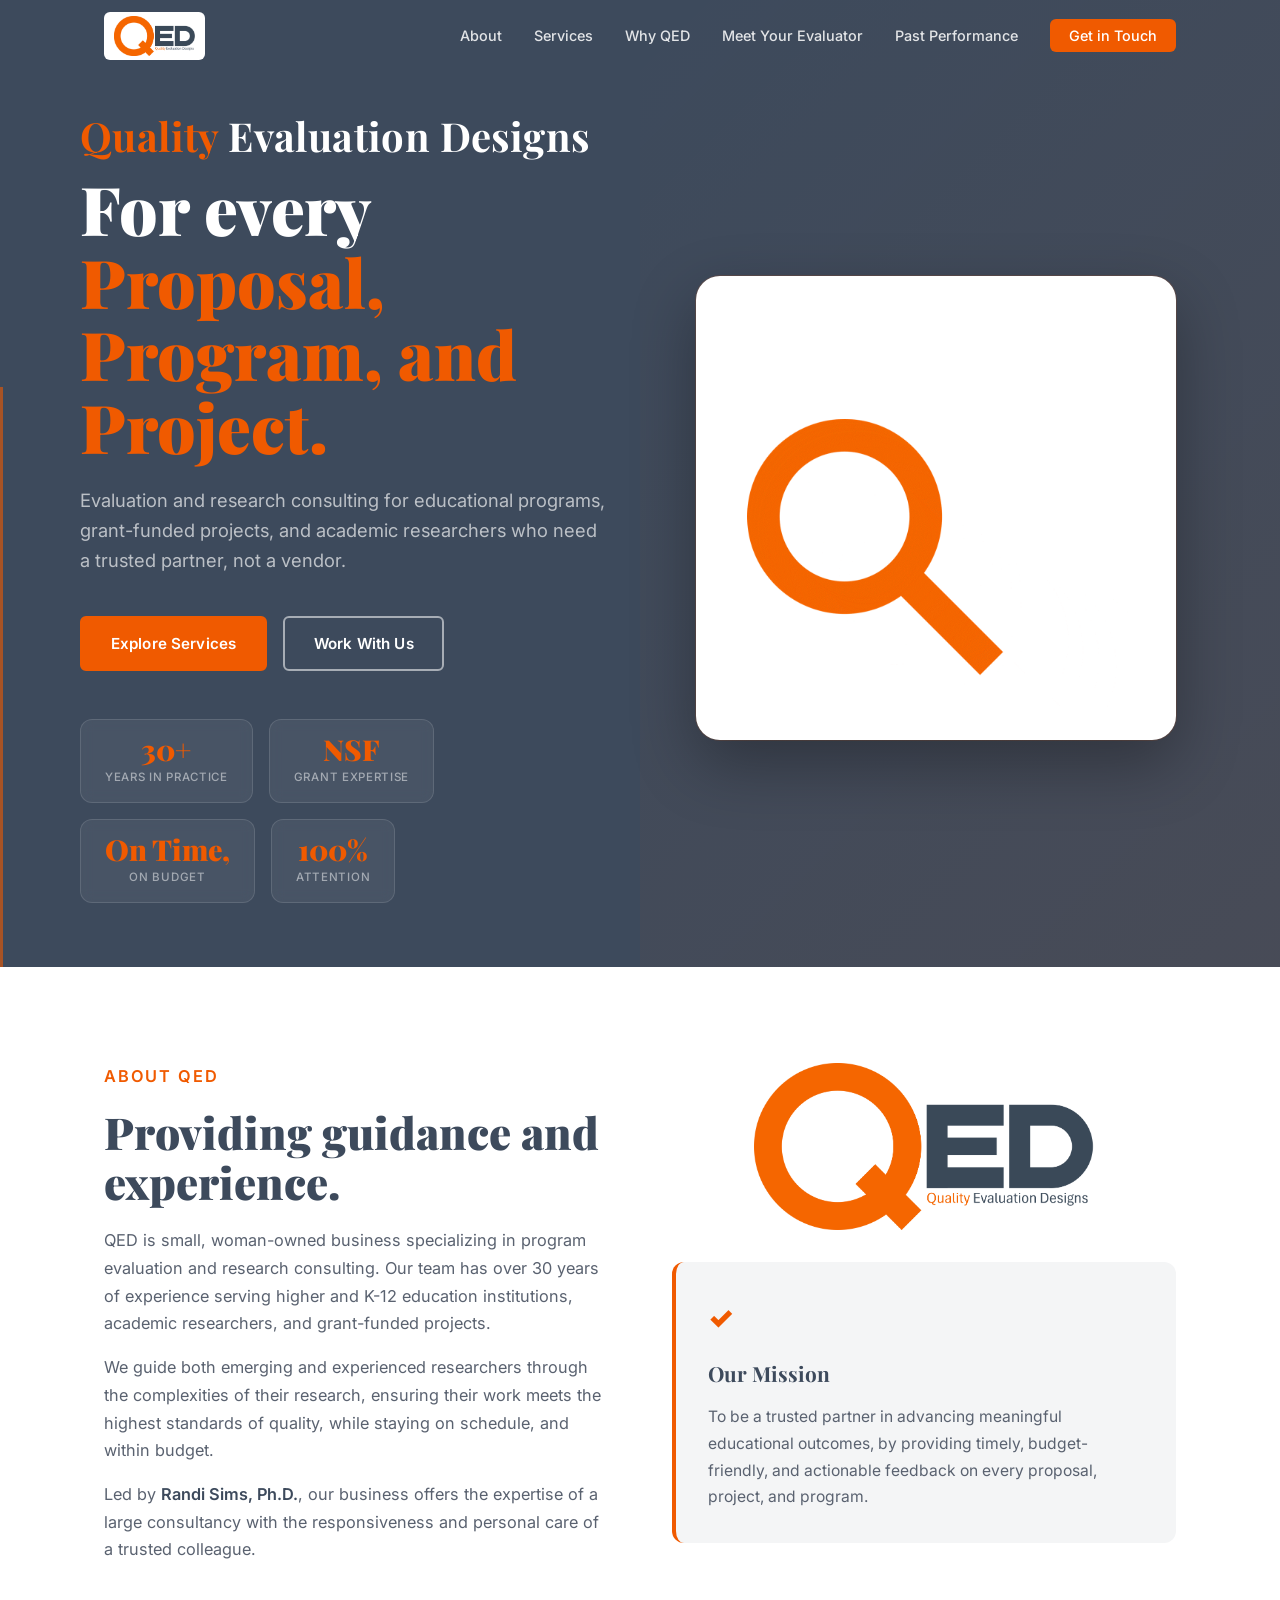
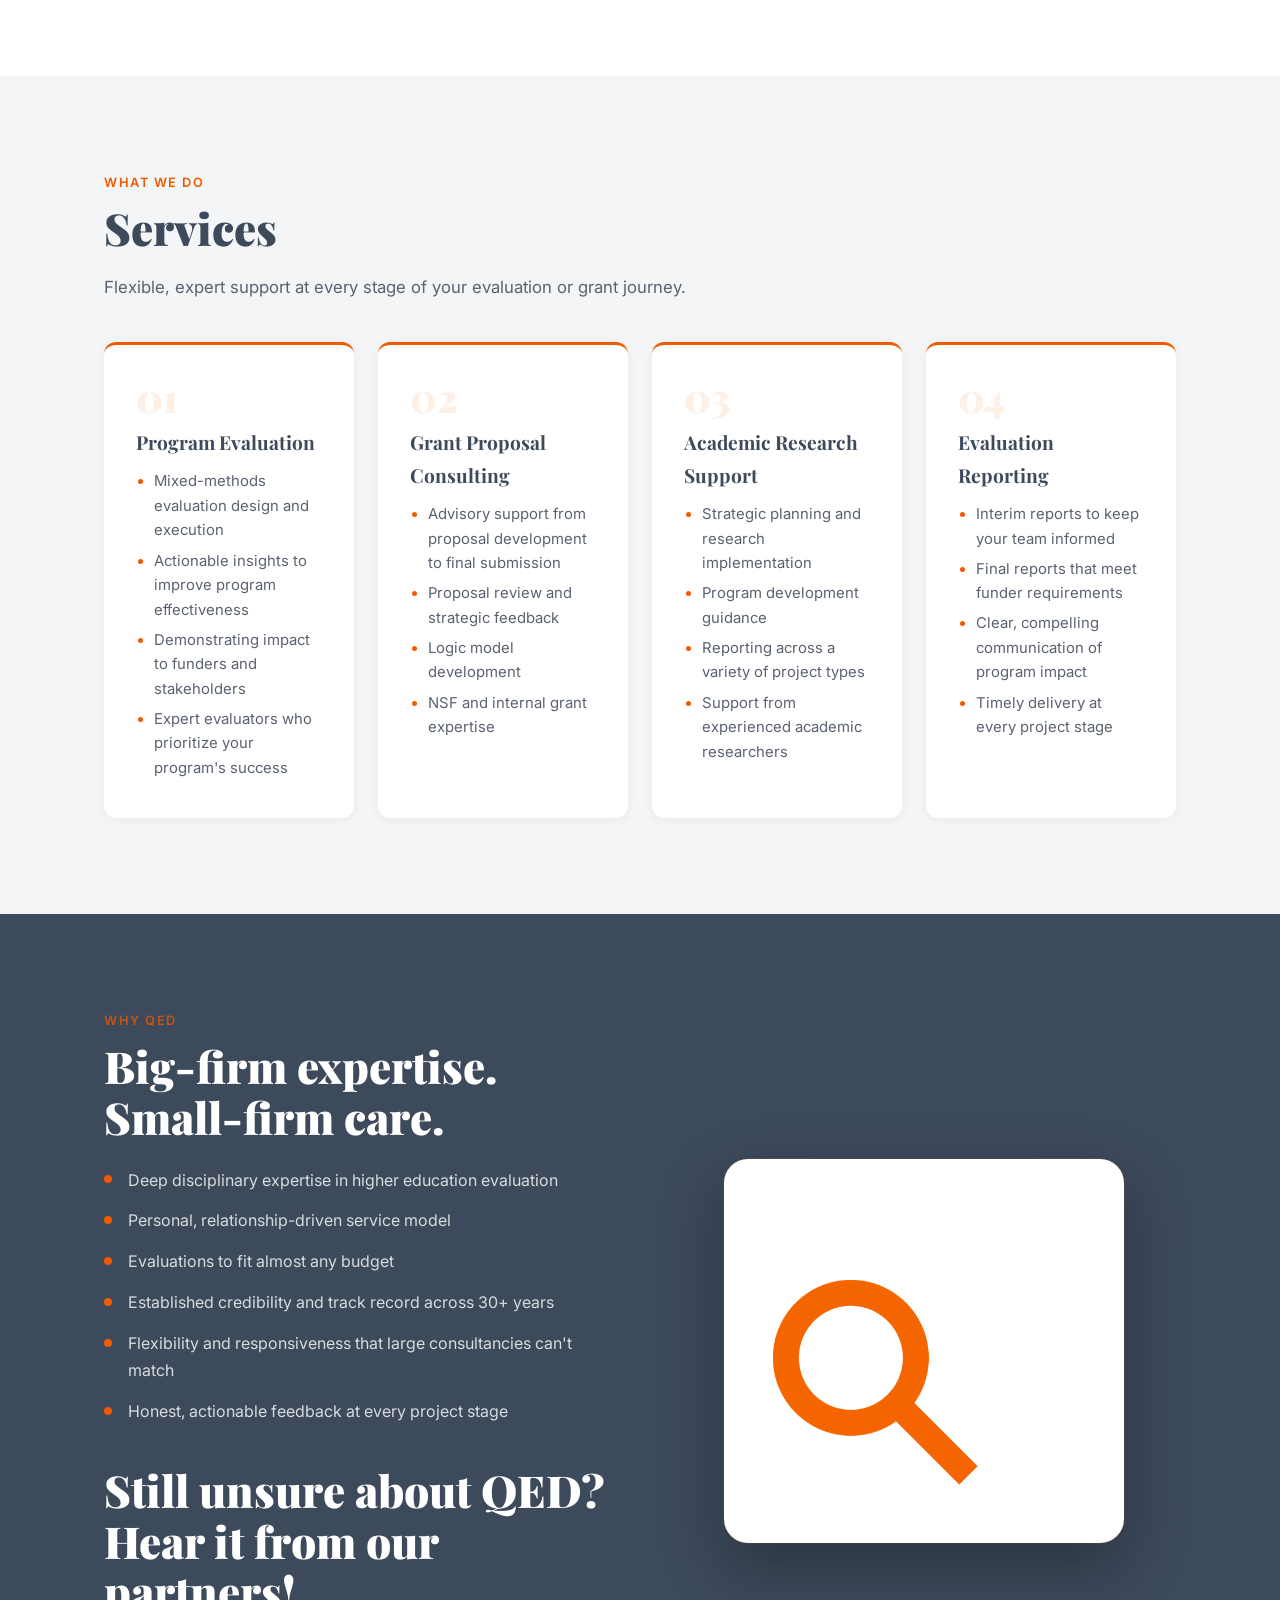
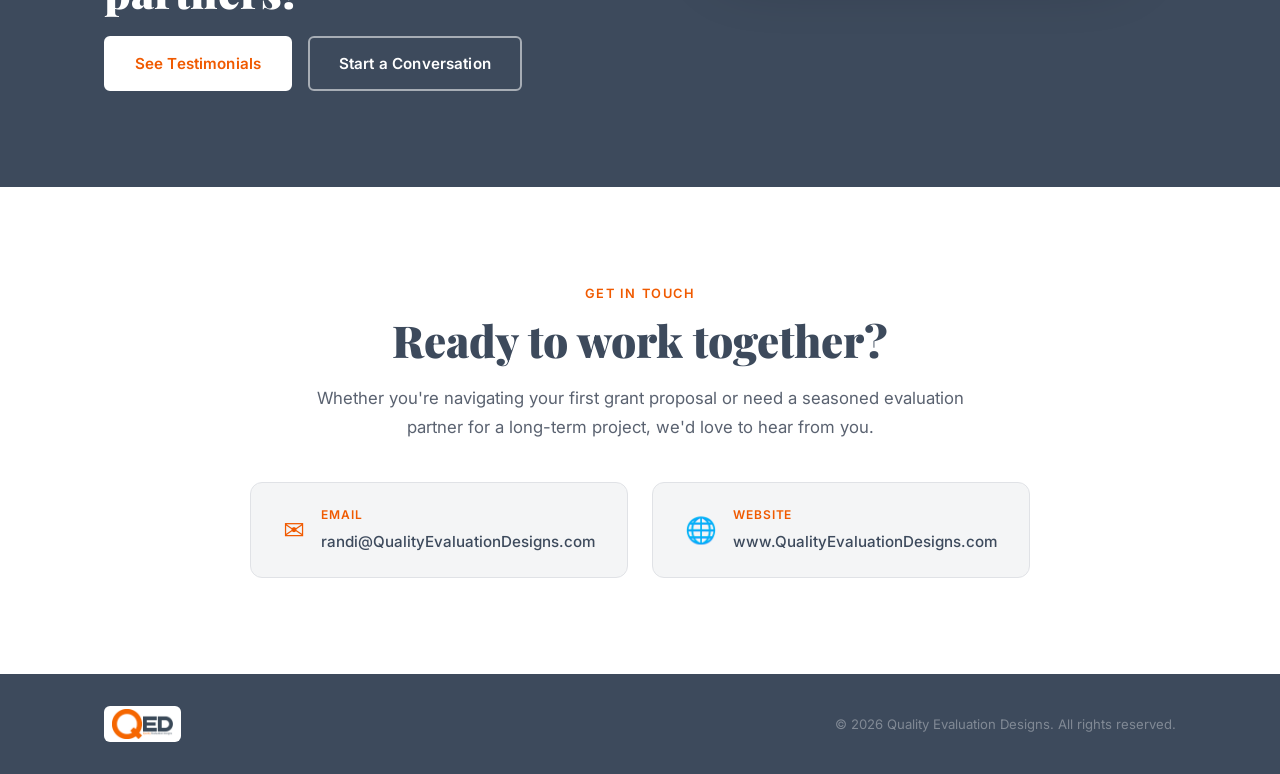
==== index.html @ 55d5c807 "Sync website from qed_business" ====
<!DOCTYPE html>
<html lang="en">
<head>
  <meta charset="UTF-8" />
  <meta name="viewport" content="width=device-width, initial-scale=1.0" />
  <title>Quality Evaluation Designs</title>
  <link rel="stylesheet" href="styles.css" />
  <link rel="preconnect" href="https://fonts.googleapis.com" />
  <link rel="preconnect" href="https://fonts.gstatic.com" crossorigin />
  <link href="https://fonts.googleapis.com/css2?family=Playfair+Display:wght@700;900&family=Inter:wght@300;400;500;600&display=swap" rel="stylesheet" />
</head>
<body>

  <!-- ── Navigation ─────────────────────────────────────────── -->
  <nav class="nav" id="nav">
    <div class="nav__inner">
      <a href="#hero" class="nav__logo">
        <img src="qed_standardLogo.png" alt="Quality Evaluation Designs" class="nav__logo-img" />
      </a>
      <button class="nav__toggle" id="navToggle" aria-label="Toggle menu">
        <span></span><span></span><span></span>
      </button>
      <ul class="nav__links" id="navLinks">
        <li><a href="#about">About</a></li>
        <li><a href="#services">Services</a></li>
        <li><a href="#why-qed">Why QED</a></li>
        <li><a href="team.html">Meet Your Evaluator</a></li>
        <li><a href="testimonials.html">Past Performance</a></li>
        <li><a href="#contact" class="nav__cta">Get in Touch</a></li>
      </ul>
    </div>
  </nav>

  <!-- ── Hero ───────────────────────────────────────────────── -->
  <section class="hero" id="hero">
    <div class="hero__inner">
      <div class="hero__content">
        <p class="hero__brand-name">
          <span class="hero__brand-name--accent">Quality</span> Evaluation Designs
        </p>
        <h1 class="hero__title">
          For every<br />
          <span class="hero__title--accent">Proposal, Program, and Project.</span>
        </h1>
        <p class="hero__sub">
          Evaluation and research consulting for educational programs, grant-funded projects, and academic researchers who need a trusted partner, not a vendor.
        </p>
        <div class="hero__actions">
          <a href="#services" class="btn btn--primary">Explore Services</a>
          <a href="#contact" class="btn btn--outline">Work With Us</a>
        </div>
        <div class="hero__stat-row">
          <div class="stat-chip">
            <span class="stat-chip__num">30+</span>
            <span class="stat-chip__label">Years in Practice</span>
          </div>
          <div class="stat-chip">
            <span class="stat-chip__num">NSF</span>
            <span class="stat-chip__label">Grant Expertise</span>
          </div>
           <div class="stat-chip">
            <span class="stat-chip__num">On Time,</span>
            <span class="stat-chip__label">On Budget</span>
          </div>
          <div class="stat-chip">
            <span class="stat-chip__num">100%</span>
            <span class="stat-chip__label">Attention</span>
          </div>
        </div>
      </div>

      <div class="hero__visual" aria-hidden="true">
        <img src="qed_logo_gif.gif" alt="" class="hero__gif" />
      </div>
    </div>
  </section>

  <!-- ── About ──────────────────────────────────────────────── -->
  <section class="section about" id="about">
    <div class="container">
      <div class="about__grid">
        <div class="about__text">
          <p class="section-eyebrow">About QED</p>
          <h2 class="section-title">Providing guidance and experience.</h2>
          <p>
            QED is small, woman-owned business specializing in program evaluation and research
            consulting. Our team has over 30 years of experience serving higher and K-12 education
            institutions, academic researchers, and grant-funded projects.
          </p>
          <p>
            We guide both emerging and experienced researchers through the complexities
            of their research, ensuring their work meets the highest standards of
            quality, while staying on schedule, and within budget.
          </p>
          <p>
            Led by <strong>Randi Sims, Ph.D.</strong>, our business offers the expertise of a large
            consultancy with the responsiveness and personal care of a trusted colleague.
          </p>
        </div>
        <div class="about__logo-panel">
          <img src="qed_standardLogo.png" alt="Quality Evaluation Designs logo" class="about__logo-img" />
          <div class="mission-card">
            <div class="mission-card__icon" aria-hidden="true">&#10003;</div>
            <h3>Our Mission</h3>
            <p>
              To be a trusted partner in advancing meaningful educational outcomes,
              by providing timely, budget-friendly, and actionable feedback
              on every proposal, project, and program.
            </p>
          </div>
        </div>
      </div>
    </div>
  </section>

  <!-- ── Services ───────────────────────────────────────────── -->
  <section class="section services" id="services">
    <div class="container">
      <p class="section-eyebrow">What We Do</p>
      <h2 class="section-title">Services</h2>
      <p class="section-sub">
        Flexible, expert support at every stage of your evaluation or grant journey.
      </p>
      <div class="services__grid">

        <div class="service-card">
          <div class="service-card__num" aria-hidden="true">01</div>
          <h3>Program Evaluation</h3>
          <ul>
            <li>Mixed-methods evaluation design and execution</li>
            <li>Actionable insights to improve program effectiveness</li>
            <li>Demonstrating impact to funders and stakeholders</li>
            <li>Expert evaluators who prioritize your program's success</li>
          </ul>
        </div>

        <div class="service-card">
          <div class="service-card__num" aria-hidden="true">02</div>
          <h3>Grant Proposal Consulting</h3>
          <ul>
            <li>Advisory support from proposal development to final submission</li>
            <li>Proposal review and strategic feedback</li>
            <li>Logic model development</li>
            <li>NSF and internal grant expertise</li>
          </ul>
        </div>

        <div class="service-card">
          <div class="service-card__num" aria-hidden="true">03</div>
          <h3>Academic Research Support</h3>
          <ul>
            <li>Strategic planning and research implementation</li>
            <li>Program development guidance</li>
            <li>Reporting across a variety of project types</li>
            <li>Support from experienced academic researchers</li>
          </ul>
        </div>

        <div class="service-card">
          <div class="service-card__num" aria-hidden="true">04</div>
          <h3>Evaluation Reporting</h3>
          <ul>
            <li>Interim reports to keep your team informed</li>
            <li>Final reports that meet funder requirements</li>
            <li>Clear, compelling communication of program impact</li>
            <li>Timely delivery at every project stage</li>
          </ul>
        </div>

      </div>
    </div>
  </section>

  <!-- ── Why QED ────────────────────────────────────────────── -->
  <section class="section why-qed" id="why-qed">
    <div class="container">
      <div class="why-qed__inner">
        <div class="why-qed__text">
          <p class="section-eyebrow section-eyebrow--light">Why QED</p>
          <h2 class="section-title section-title--light">
            Big-firm expertise.<br />Small-firm care.
          </h2>
          <ul class="why-list">
            <li>Deep disciplinary expertise in higher education evaluation</li>
            <li>Personal, relationship-driven service model</li>
            <li>Evaluations to fit almost any budget</li>
            <li>Established credibility and track record across 30+ years</li>
            <li>Flexibility and responsiveness that large consultancies can't match</li>
            <li>Honest, actionable feedback at every project stage</li>
          </ul>
          <h2 class="section-title section-title--light">
            Still unsure about QED? <br />
            Hear it from our partners!
          </h2>
          <div class="btn-row">
            <a href="testimonials.html" class="btn btn--primary btn--light-bg">See Testimonials</a>
            <a href="#contact" class="btn btn--outline">Start a Conversation</a>
          </div>
        </div>
        <div class="why-qed__visual" aria-hidden="true">
          <img src="qed_logo_gif.gif" alt="" class="why-qed__gif" />
        </div>
      </div>
    </div>
  </section>

  <!-- ── Contact ────────────────────────────────────────────── -->
  <section class="section contact" id="contact">
    <div class="container contact__inner">
      <p class="section-eyebrow">Get in Touch</p>
      <h2 class="section-title">Ready to work together?</h2>
      <p class="section-sub">
        Whether you're navigating your first grant proposal or need a seasoned
        evaluation partner for a long-term project, we'd love to hear from you.
      </p>
      <div class="contact__cards">
        <a href="mailto:randi@QualityEvaluationDesigns.com" class="contact-card">
          <div class="contact-card__icon" aria-hidden="true">&#9993;</div>
          <div>
            <p class="contact-card__label">Email</p>
            <p class="contact-card__value">randi@QualityEvaluationDesigns.com</p>
          </div>
        </a>
        <a href="https://www.QualityEvaluationDesigns.com" class="contact-card">
          <div class="contact-card__icon" aria-hidden="true">&#127760;</div>
          <div>
            <p class="contact-card__label">Website</p>
            <p class="contact-card__value">www.QualityEvaluationDesigns.com</p>
          </div>
        </a>
      </div>
    </div>
  </section>

  <!-- ── Footer ─────────────────────────────────────────────── -->
  <footer class="footer">
    <div class="container footer__inner">
      <div class="footer__brand">
        <img src="qed_standardLogo.png" alt="Quality Evaluation Designs" class="footer__logo-img" />
      </div>
      <p class="footer__copy">&copy; 2026 Quality Evaluation Designs. All rights reserved.</p>
    </div>
  </footer>

  <script src="script.js"></script>
</body>
</html>
---- styles.css ----
/* ============================================================
   Quality Evaluation Designs — Website Styles
   ============================================================ */

:root {
  /* ── Brand Palette ────────────────────────────────────────── */
  --color-primary:    #F05A00;  /* QED orange — the Q mark                  */
  --color-slate:      #3D4A5C;  /* QED slate — the ED letters                */
  --color-gray:       #5A6270;  /* Body text, secondary elements              */
  --color-light-gray: #F4F5F6;  /* Section backgrounds, card fills            */
  --color-white:      #FFFFFF;

  /* ── Derived / Utility ────────────────────────────────────── */
  --color-primary-dark:  #C94800;
  --color-primary-light: #FFF0E6;
  --color-border:        #E0E2E6;

  /* ── Typography ───────────────────────────────────────────── */
  --font-display: 'Playfair Display', Georgia, serif;
  --font-body:    'Inter', system-ui, sans-serif;

  /* ── Spacing & Layout ─────────────────────────────────────── */
  --container-max: 1120px;
  --section-pad:   6rem 1.5rem;
  --radius-sm:     6px;
  --radius-md:     12px;
  --radius-lg:     24px;

  /* ── Motion ───────────────────────────────────────────────── */
  --ease-out: cubic-bezier(0.22, 1, 0.36, 1);
  --duration: 260ms;
}

/* ── Reset & Base ─────────────────────────────────────────── */
*, *::before, *::after { box-sizing: border-box; margin: 0; padding: 0; }

html { scroll-behavior: smooth; }

body {
  font-family: var(--font-body);
  color: var(--color-gray);
  background: var(--color-white);
  line-height: 1.7;
  -webkit-font-smoothing: antialiased;
}

img { display: block; max-width: 100%; }
a { color: inherit; text-decoration: none; }

/* ── Container ────────────────────────────────────────────── */
.container {
  max-width: var(--container-max);
  margin: 0 auto;
  padding: 0 1.5rem;
}

/* ── Buttons ──────────────────────────────────────────────── */
.btn {
  display: inline-flex;
  align-items: center;
  gap: 0.5rem;
  padding: 0.8rem 1.8rem;
  border-radius: var(--radius-sm);
  font-family: var(--font-body);
  font-weight: 600;
  font-size: 0.95rem;
  letter-spacing: 0.01em;
  transition: background var(--duration) var(--ease-out),
              color      var(--duration) var(--ease-out),
              transform  var(--duration) var(--ease-out),
              box-shadow var(--duration) var(--ease-out);
  cursor: pointer;
  border: 2px solid transparent;
}

.btn--primary {
  background: var(--color-primary);
  color: var(--color-white);
  border-color: var(--color-primary);
}
.btn--primary:hover {
  background: var(--color-primary-dark);
  border-color: var(--color-primary-dark);
  transform: translateY(-2px);
  box-shadow: 0 8px 24px rgba(240, 90, 0, 0.35);
}

.btn--outline {
  background: transparent;
  color: var(--color-white);
  border-color: rgba(255, 255, 255, 0.55);
}
.btn--outline:hover {
  background: rgba(255, 255, 255, 0.12);
  border-color: var(--color-white);
  transform: translateY(-2px);
}

.btn--light-bg {
  background: var(--color-white);
  color: var(--color-primary);
  border-color: var(--color-white);
}
.btn--light-bg:hover {
  background: var(--color-primary-light);
  transform: translateY(-2px);
  box-shadow: 0 8px 24px rgba(0,0,0,0.15);
}

/* ── Section Shared ───────────────────────────────────────── */
.section { padding: var(--section-pad); }

.section-eyebrow {
  font-size: 0.8rem;
  font-weight: 600;
  letter-spacing: 0.12em;
  text-transform: uppercase;
  color: var(--color-primary);
  margin-bottom: 0.6rem;
}
.section-eyebrow--light { color: rgba(240, 90, 0, 0.75); }

.section-title {
  font-family: var(--font-display);
  font-size: clamp(2rem, 4vw, 2.75rem);
  font-weight: 900;
  color: var(--color-slate);
  line-height: 1.15;
  margin-bottom: 1.2rem;
}
.section-title--light { color: var(--color-white); }

.section-sub {
  max-width: 60ch;
  font-size: 1.05rem;
  margin-bottom: 2.5rem;
  color: var(--color-gray);
}

/* ============================================================
   NAVIGATION
   ============================================================ */
.nav {
  position: fixed;
  top: 0;
  left: 0;
  right: 0;
  z-index: 100;
  background: transparent;
  transition: background var(--duration) var(--ease-out),
              box-shadow  var(--duration) var(--ease-out);
}
.nav.scrolled {
  background: var(--color-slate);
  box-shadow: 0 2px 20px rgba(0,0,0,0.25);
}

.nav__inner {
  max-width: var(--container-max);
  margin: 0 auto;
  padding: 0.75rem 1.5rem;
  display: flex;
  align-items: center;
  justify-content: space-between;
}

.nav__logo {
  display: flex;
  align-items: center;
}

.nav__logo-img {
  height: 48px;
  width: auto;
  background: var(--color-white);
  border-radius: var(--radius-sm);
  padding: 4px 10px;
  transition: opacity var(--duration);
}
.nav__logo-img:hover { opacity: 0.9; }

.nav__links {
  list-style: none;
  display: flex;
  align-items: center;
  gap: 2rem;
}
.nav__links a {
  font-size: 0.9rem;
  font-weight: 500;
  color: rgba(255,255,255,0.85);
  transition: color var(--duration);
}
.nav__links a:hover { color: var(--color-white); }

.nav__cta {
  background: var(--color-primary);
  color: var(--color-white) !important;
  padding: 0.5rem 1.2rem;
  border-radius: var(--radius-sm);
  transition: background var(--duration) !important;
}
.nav__cta:hover { background: var(--color-primary-dark) !important; }

.nav__toggle {
  display: none;
  flex-direction: column;
  gap: 5px;
  background: none;
  border: none;
  cursor: pointer;
  padding: 4px;
}
.nav__toggle span {
  display: block;
  width: 24px;
  height: 2px;
  background: var(--color-white);
  border-radius: 2px;
  transition: transform var(--duration), opacity var(--duration);
}

/* ============================================================
   HERO
   ============================================================ */
.hero {
  position: relative;
  min-height: 100vh;
  display: flex;
  align-items: center;
  background: var(--color-slate);
  overflow: hidden;
  padding: 7rem 1.5rem 4rem;
}

/* Subtle texture strips */
.hero::before {
  content: '';
  position: absolute;
  top: 0;
  right: 0;
  width: 50%;
  height: 100%;
  background: linear-gradient(135deg, transparent 0%, rgba(240, 90, 0, 0.06) 100%);
  pointer-events: none;
}
.hero::after {
  content: '';
  position: absolute;
  bottom: 0;
  left: 0;
  width: 3px;
  height: 60%;
  background: var(--color-primary);
  opacity: 0.6;
}

.hero__inner {
  position: relative;
  max-width: var(--container-max);
  margin: 0 auto;
  width: 100%;
  display: grid;
  grid-template-columns: 1fr 1fr;
  gap: 4rem;
  align-items: center;
}

.hero__content { max-width: 560px; }

.hero__brand-name {
  font-family: var(--font-display);
  font-size: clamp(1.6rem, 3.5vw, 2.5rem);
  font-weight: 700;
  color: var(--color-white);
  letter-spacing: 0.01em;
  margin-bottom: 0.75rem;
  line-height: 1.2;
}
.hero__brand-name--accent { color: var(--color-primary); }

.hero__title {
  font-family: var(--font-display);
  font-size: clamp(2.6rem, 5.5vw, 4.2rem);
  font-weight: 900;
  color: var(--color-white);
  line-height: 1.08;
  margin-bottom: 1.4rem;
}
.hero__title--accent { color: var(--color-primary); }

.hero__sub {
  font-size: clamp(1rem, 1.8vw, 1.15rem);
  color: rgba(255,255,255,0.65);
  margin-bottom: 2.5rem;
  line-height: 1.65;
}

.hero__actions {
  display: flex;
  gap: 1rem;
  flex-wrap: wrap;
  margin-bottom: 3rem;
}

/* Stat row */
.hero__stat-row {
  display: flex;
  gap: 1rem;
  flex-wrap: wrap;
}

.stat-chip {
  background: rgba(255,255,255,0.06);
  border: 1px solid rgba(255,255,255,0.12);
  border-radius: var(--radius-md);
  padding: 0.9rem 1.5rem;
  text-align: center;
  backdrop-filter: blur(6px);
  transition: background var(--duration), transform var(--duration) var(--ease-out);
}
.stat-chip:hover {
  background: rgba(255,255,255,0.1);
  transform: translateY(-3px);
}
.stat-chip__num {
  display: block;
  font-family: var(--font-display);
  font-size: 1.8rem;
  font-weight: 900;
  color: var(--color-primary);
  line-height: 1;
}
.stat-chip__label {
  display: block;
  font-size: 0.72rem;
  font-weight: 500;
  letter-spacing: 0.06em;
  text-transform: uppercase;
  color: rgba(255,255,255,0.5);
  margin-top: 0.3rem;
}

/* Hero visual / GIF */
.hero__visual {
  display: flex;
  align-items: center;
  justify-content: center;
}

.hero__gif {
  width: 100%;
  max-width: 480px;
  height: auto;
  border-radius: var(--radius-lg);
  background: var(--color-white);
  padding: 2rem 2.5rem;
  box-shadow: 0 24px 64px rgba(0, 0, 0, 0.3), 0 0 0 1px rgba(240, 90, 0, 0.15);
}

/* ============================================================
   ABOUT
   ============================================================ */
.about { background: var(--color-white); }

.about__grid {
  display: grid;
  grid-template-columns: 1fr 1fr;
  gap: 4rem;
  align-items: start;
}

.about__text p {
  margin-bottom: 1rem;
  font-size: 1.02rem;
}
.about__text strong { color: var(--color-slate); font-weight: 600; }

.about__logo-panel {
  position: sticky;
  top: 6rem;
  display: flex;
  flex-direction: column;
  gap: 2rem;
}

.about__logo-img {
  width: 100%;
  max-width: 340px;
  height: auto;
  margin: 0 auto;
}

.mission-card {
  background: var(--color-light-gray);
  border-left: 4px solid var(--color-primary);
  border-radius: var(--radius-md);
  padding: 2rem;
}
.mission-card__icon {
  font-size: 1.8rem;
  color: var(--color-primary);
  margin-bottom: 0.8rem;
  font-weight: 900;
}
.mission-card h3 {
  font-family: var(--font-display);
  font-size: 1.3rem;
  color: var(--color-slate);
  margin-bottom: 0.8rem;
}
.mission-card p { font-size: 0.98rem; }

/* ============================================================
   SERVICES
   ============================================================ */
.services { background: var(--color-light-gray); }

.services__grid {
  display: grid;
  grid-template-columns: repeat(auto-fit, minmax(240px, 1fr));
  gap: 1.5rem;
}

.service-card {
  background: var(--color-white);
  border-radius: var(--radius-md);
  padding: 2rem;
  box-shadow: 0 2px 12px rgba(0,0,0,0.05);
  transition: transform var(--duration) var(--ease-out),
              box-shadow var(--duration) var(--ease-out);
  border-top: 3px solid var(--color-primary);
}
.service-card:hover {
  transform: translateY(-5px);
  box-shadow: 0 12px 32px rgba(0,0,0,0.09);
}

.service-card__num {
  font-family: var(--font-display);
  font-size: 2.5rem;
  font-weight: 900;
  color: var(--color-primary-light);
  line-height: 1;
  margin-bottom: 0.6rem;
  letter-spacing: -0.03em;
}
.service-card h3 {
  font-family: var(--font-display);
  font-size: 1.2rem;
  color: var(--color-slate);
  margin-bottom: 0.65rem;
}
.service-card p { font-size: 0.93rem; line-height: 1.65; }
.service-card ul {
  margin: 0;
  padding-left: 1.1rem;
  font-size: 0.93rem;
  line-height: 1.65;
  color: var(--color-gray);
}
.service-card ul li { margin-bottom: 0.35rem; }
.service-card ul li::marker { color: var(--color-primary); }

/* ============================================================
   WHY QED
   ============================================================ */
.why-qed { background: var(--color-slate); }

.why-qed__inner {
  display: grid;
  grid-template-columns: 1fr 1fr;
  gap: 4rem;
  align-items: center;
}

.why-list {
  list-style: none;
  margin: 1.5rem 0 2.5rem;
  display: flex;
  flex-direction: column;
  gap: 0.85rem;
}
.why-list li {
  color: rgba(255,255,255,0.8);
  padding-left: 1.5rem;
  position: relative;
  font-size: 1rem;
}
.why-list li::before {
  content: '';
  position: absolute;
  left: 0;
  top: 0.55em;
  width: 8px;
  height: 8px;
  border-radius: 50%;
  background: var(--color-primary);
}

/* GIF in Why QED */
.why-qed__visual {
  display: flex;
  align-items: center;
  justify-content: center;
}

.why-qed__gif {
  width: 100%;
  max-width: 400px;
  height: auto;
  border-radius: var(--radius-lg);
  background: var(--color-white);
  padding: 2rem 2.5rem;
  box-shadow: 0 24px 64px rgba(0, 0, 0, 0.3), 0 0 0 1px rgba(240, 90, 0, 0.15);
}

/* ============================================================
   CONTACT
   ============================================================ */
.contact { background: var(--color-white); }
.contact__inner { text-align: center; }
.contact__inner .section-sub { margin-left: auto; margin-right: auto; }

.contact__cards {
  display: flex;
  gap: 1.5rem;
  justify-content: center;
  flex-wrap: wrap;
  margin-top: 0.5rem;
}

.contact-card {
  display: flex;
  align-items: center;
  gap: 1rem;
  background: var(--color-light-gray);
  border: 1px solid var(--color-border);
  border-radius: var(--radius-md);
  padding: 1.4rem 2rem;
  transition: border-color var(--duration),
              box-shadow   var(--duration) var(--ease-out),
              transform    var(--duration) var(--ease-out);
  text-align: left;
}
.contact-card:hover {
  border-color: var(--color-primary);
  box-shadow: 0 8px 24px rgba(240, 90, 0, 0.12);
  transform: translateY(-3px);
}
.contact-card__icon {
  font-size: 1.6rem;
  color: var(--color-primary);
  flex-shrink: 0;
}
.contact-card__label {
  font-size: 0.75rem;
  text-transform: uppercase;
  letter-spacing: 0.08em;
  color: var(--color-primary);
  font-weight: 600;
  margin-bottom: 0.2rem;
}
.contact-card__value {
  font-size: 0.95rem;
  color: var(--color-slate);
  font-weight: 500;
  word-break: break-word;
  overflow-wrap: break-word;
}

/* ============================================================
   FOOTER
   ============================================================ */
.footer {
  background: var(--color-slate);
  padding: 2rem 1.5rem;
}
.footer__inner {
  display: flex;
  align-items: center;
  justify-content: space-between;
  flex-wrap: wrap;
  gap: 0.75rem;
}

.footer__logo-img {
  height: 36px;
  width: auto;
  background: var(--color-white);
  border-radius: var(--radius-sm);
  padding: 3px 8px;
}

.footer__copy {
  font-size: 0.82rem;
  color: rgba(255,255,255,0.35);
}

/* ============================================================
   SUB-PAGE SHARED
   ============================================================ */

/* Nav stays dark on sub-pages regardless of scroll position */
.nav.always-scrolled {
  background: var(--color-slate);
  box-shadow: 0 2px 20px rgba(0,0,0,0.25);
}

.nav__active {
  color: var(--color-primary) !important;
  font-weight: 600 !important;
}

.page-header {
  background: var(--color-slate);
  padding: 8rem 1.5rem 4rem;
  text-align: center;
  position: relative;
  overflow: hidden;
}

.page-header::before {
  content: '';
  position: absolute;
  top: 0;
  right: 0;
  width: 50%;
  height: 100%;
  background: linear-gradient(135deg, transparent 0%, rgba(240, 90, 0, 0.06) 100%);
  pointer-events: none;
}

.page-header__title {
  font-family: var(--font-display);
  font-size: clamp(2.2rem, 5vw, 3.5rem);
  font-weight: 900;
  color: var(--color-white);
  line-height: 1.1;
  position: relative;
}

/* ============================================================
   TEAM PAGE
   ============================================================ */

.team-grid {
  display: grid;
  grid-template-columns: 1fr 2fr;
  gap: 4rem;
  align-items: start;
}

.team-photo-panel {
  position: sticky;
  top: 6rem;
  display: flex;
  flex-direction: column;
  gap: 2rem;
  align-items: center;
  text-align: center;
}

.team-photo-placeholder {
  width: 200px;
  height: 200px;
  border-radius: 50%;
  background: var(--color-primary-light);
  border: 4px solid var(--color-primary);
  display: flex;
  align-items: center;
  justify-content: center;
  font-family: var(--font-display);
  font-size: 3rem;
  font-weight: 900;
  color: var(--color-primary);
}

.team-photo {
  width: 200px;
  height: 200px;
  border-radius: 50%;
  object-fit: cover;
  border: 4px solid var(--color-primary);
}

.team-credentials {
  background: var(--color-light-gray);
  border-left: 4px solid var(--color-primary);
  border-radius: var(--radius-md);
  padding: 1.5rem;
  width: 100%;
  text-align: left;
}

.team-credentials h3 {
  font-family: var(--font-display);
  font-size: 1.2rem;
  color: var(--color-slate);
  margin-bottom: 0.3rem;
}

.team-credentials__title {
  font-size: 0.85rem;
  color: var(--color-primary);
  font-weight: 600;
  margin-bottom: 1rem;
}

.team-credentials__list {
  list-style: none;
  display: flex;
  flex-direction: column;
  gap: 0.4rem;
}

.team-credentials__list li {
  font-size: 0.88rem;
  color: var(--color-gray);
  padding-left: 1rem;
  position: relative;
}

.team-credentials__list li::before {
  content: '';
  position: absolute;
  left: 0;
  top: 0.52em;
  width: 6px;
  height: 6px;
  border-radius: 50%;
  background: var(--color-primary);
}

.team-bio p {
  margin-bottom: 1rem;
  font-size: 1.02rem;
}

.expertise-chips {
  display: flex;
  flex-wrap: wrap;
  gap: 0.6rem;
  margin-top: 1.5rem;
}

.expertise-chip {
  background: var(--color-primary-light);
  color: var(--color-primary);
  border: 1px solid rgba(240, 90, 0, 0.2);
  border-radius: 100px;
  padding: 0.4rem 1rem;
  font-size: 0.85rem;
  font-weight: 600;
}

/* ============================================================
   AFFILIATED CONSULTANTS
   ============================================================ */
.consultants-grid {
  display: grid;
  grid-template-columns: repeat(auto-fill, minmax(280px, 1fr));
  gap: 1.5rem;
}

.consultant-card {
  background: var(--color-light-gray);
  border-radius: var(--radius-md);
  padding: 1.75rem 2rem;
  border-left: 4px solid var(--color-primary);
}

.consultant-card h3 {
  font-family: var(--font-display);
  font-size: 1.1rem;
  color: var(--color-slate);
  margin-bottom: 0.25rem;
}

.consultant-card__role {
  font-size: 0.82rem;
  font-weight: 600;
  text-transform: uppercase;
  letter-spacing: 0.08em;
  color: var(--color-primary);
  margin-bottom: 0.85rem;
}

.consultant-card p:last-child {
  font-size: 0.93rem;
  line-height: 1.65;
}

/* ============================================================
   TESTIMONIALS PAGE
   ============================================================ */

.testimonials-grid {
  display: grid;
  grid-template-columns: repeat(auto-fit, minmax(280px, 1fr));
  gap: 1.5rem;
  margin-top: 1rem;
}

.testimonial-card {
  background: var(--color-white);
  border-radius: var(--radius-md);
  padding: 2rem;
  box-shadow: 0 2px 12px rgba(0,0,0,0.06);
  border-top: 3px solid var(--color-primary);
  display: flex;
  flex-direction: column;
}

.testimonial-card__quote-mark {
  font-size: 3.5rem;
  color: var(--color-primary);
  line-height: 1;
  font-family: var(--font-display);
  font-weight: 900;
  margin-bottom: 0.25rem;
}

.testimonial-card__text {
  font-size: 0.98rem;
  font-style: italic;
  color: var(--color-gray);
  line-height: 1.75;
  margin-bottom: 1.5rem;
  flex: 1;
}

.testimonial-card__author {
  font-weight: 600;
  color: var(--color-slate);
  font-size: 0.92rem;
}

.testimonial-card__org {
  font-size: 0.82rem;
  color: var(--color-primary);
  margin-top: 0.2rem;
}

.performance-grid {
  display: grid;
  grid-template-columns: repeat(auto-fit, minmax(280px, 1fr));
  gap: 1.5rem;
}

.performance-card {
  background: var(--color-white);
  border-radius: var(--radius-md);
  padding: 2rem;
  box-shadow: 0 2px 12px rgba(0,0,0,0.05);
  transition: transform var(--duration) var(--ease-out),
              box-shadow var(--duration) var(--ease-out);
}

.performance-card:hover {
  transform: translateY(-4px);
  box-shadow: 0 12px 32px rgba(0,0,0,0.09);
}

.performance-card__tag {
  display: inline-block;
  background: var(--color-primary-light);
  color: var(--color-primary);
  border-radius: 100px;
  padding: 0.25rem 0.85rem;
  font-size: 0.75rem;
  font-weight: 600;
  letter-spacing: 0.05em;
  text-transform: uppercase;
  margin-bottom: 1rem;
}

.performance-card h3 {
  font-family: var(--font-display);
  font-size: 1.15rem;
  color: var(--color-slate);
  margin-bottom: 0.6rem;
}

.performance-card p {
  font-size: 0.92rem;
  line-height: 1.65;
}

.btn-row {
  display: flex;
  gap: 1rem;
  flex-wrap: wrap;
}

/* Light-background variant of the stat chip (used on team page) */
.stat-chip--light {
  background: var(--color-white);
  border-color: var(--color-border);
}
.stat-chip--light .stat-chip__label {
  color: var(--color-gray);
}

/* ============================================================
   RESPONSIVE
   ============================================================ */

/* ── Tablet: collapse two-column hero ─────────────────────── */
@media (max-width: 900px) {
  .hero__inner {
    grid-template-columns: 1fr;
    text-align: center;
  }
  .hero__content { max-width: 100%; }
  .hero__actions { justify-content: center; }
  .hero__stat-row { justify-content: center; }
  .hero__visual { order: -1; }
  .hero__gif { max-width: 280px; }
}

/* ── Mobile: 768px and below ──────────────────────────────── */
@media (max-width: 768px) {
  :root { --section-pad: 3.5rem 1.25rem; }

  /* Nav: hamburger menu */
  .nav__links {
    display: none;
    flex-direction: column;
    position: absolute;
    top: 100%;
    left: 0;
    right: 0;
    z-index: 99;
    background: var(--color-slate);
    padding: 1.5rem;
    gap: 1.25rem;
    border-top: 1px solid rgba(255,255,255,0.08);
    box-shadow: 0 8px 24px rgba(0,0,0,0.3);
  }
  .nav__links.open { display: flex; }
  .nav__toggle { display: flex; }

  /* Hero */
  .hero { padding: 6rem 1.25rem 3rem; }
  .hero__actions {
    flex-direction: column;
    align-items: center;
  }
  .hero__actions .btn { width: 100%; max-width: 320px; justify-content: center; }
  .hero__visual { display: none; }

  /* Grids collapse to 1 column */
  .about__grid,
  .why-qed__inner,
  .team-grid { grid-template-columns: 1fr; gap: 2rem; }

  /* Sticky panels become static */
  .about__logo-panel,
  .team-photo-panel { position: static; }

  /* Hide decorative GIF in Why QED */
  .why-qed__visual { display: none; }

  /* Services: 2 columns on tablet, 1 on small phone */
  .services__grid { grid-template-columns: repeat(2, 1fr); }

  /* Page header */
  .page-header { padding: 6rem 1.25rem 3rem; }

  /* Contact */
  .contact__cards { flex-direction: column; align-items: center; }
  .contact-card { width: 100%; max-width: 420px; }

  /* Footer */
  .footer__inner { flex-direction: column; text-align: center; }

  /* Buttons */
  .btn-row {
    flex-direction: column;
    align-items: flex-start;
  }
}

/* ── Small phones: 480px and below ───────────────────────── */
@media (max-width: 480px) {
  :root { --section-pad: 3rem 1rem; }

  .services__grid { grid-template-columns: 1fr; }

  .stat-chip { padding: 0.75rem 1rem; }
  .stat-chip__num { font-size: 1.5rem; }

  .page-header { padding: 5.5rem 1rem 2.5rem; }
  .page-header__title { font-size: clamp(1.8rem, 8vw, 2.5rem); }

  .hero { padding: 5.5rem 1rem 2.5rem; }
  .hero__title { font-size: clamp(2.2rem, 10vw, 3.5rem); }

  .team-photo { width: 160px; height: 160px; }

  .contact-card { padding: 1.2rem 1.25rem; }
  .contact-card__value { font-size: 0.85rem; word-break: break-all; }

  .expertise-chips { gap: 0.4rem; }
  .expertise-chip { font-size: 0.78rem; padding: 0.3rem 0.75rem; }

  .btn-row { align-items: stretch; }
  .btn-row .btn { text-align: center; justify-content: center; }
}
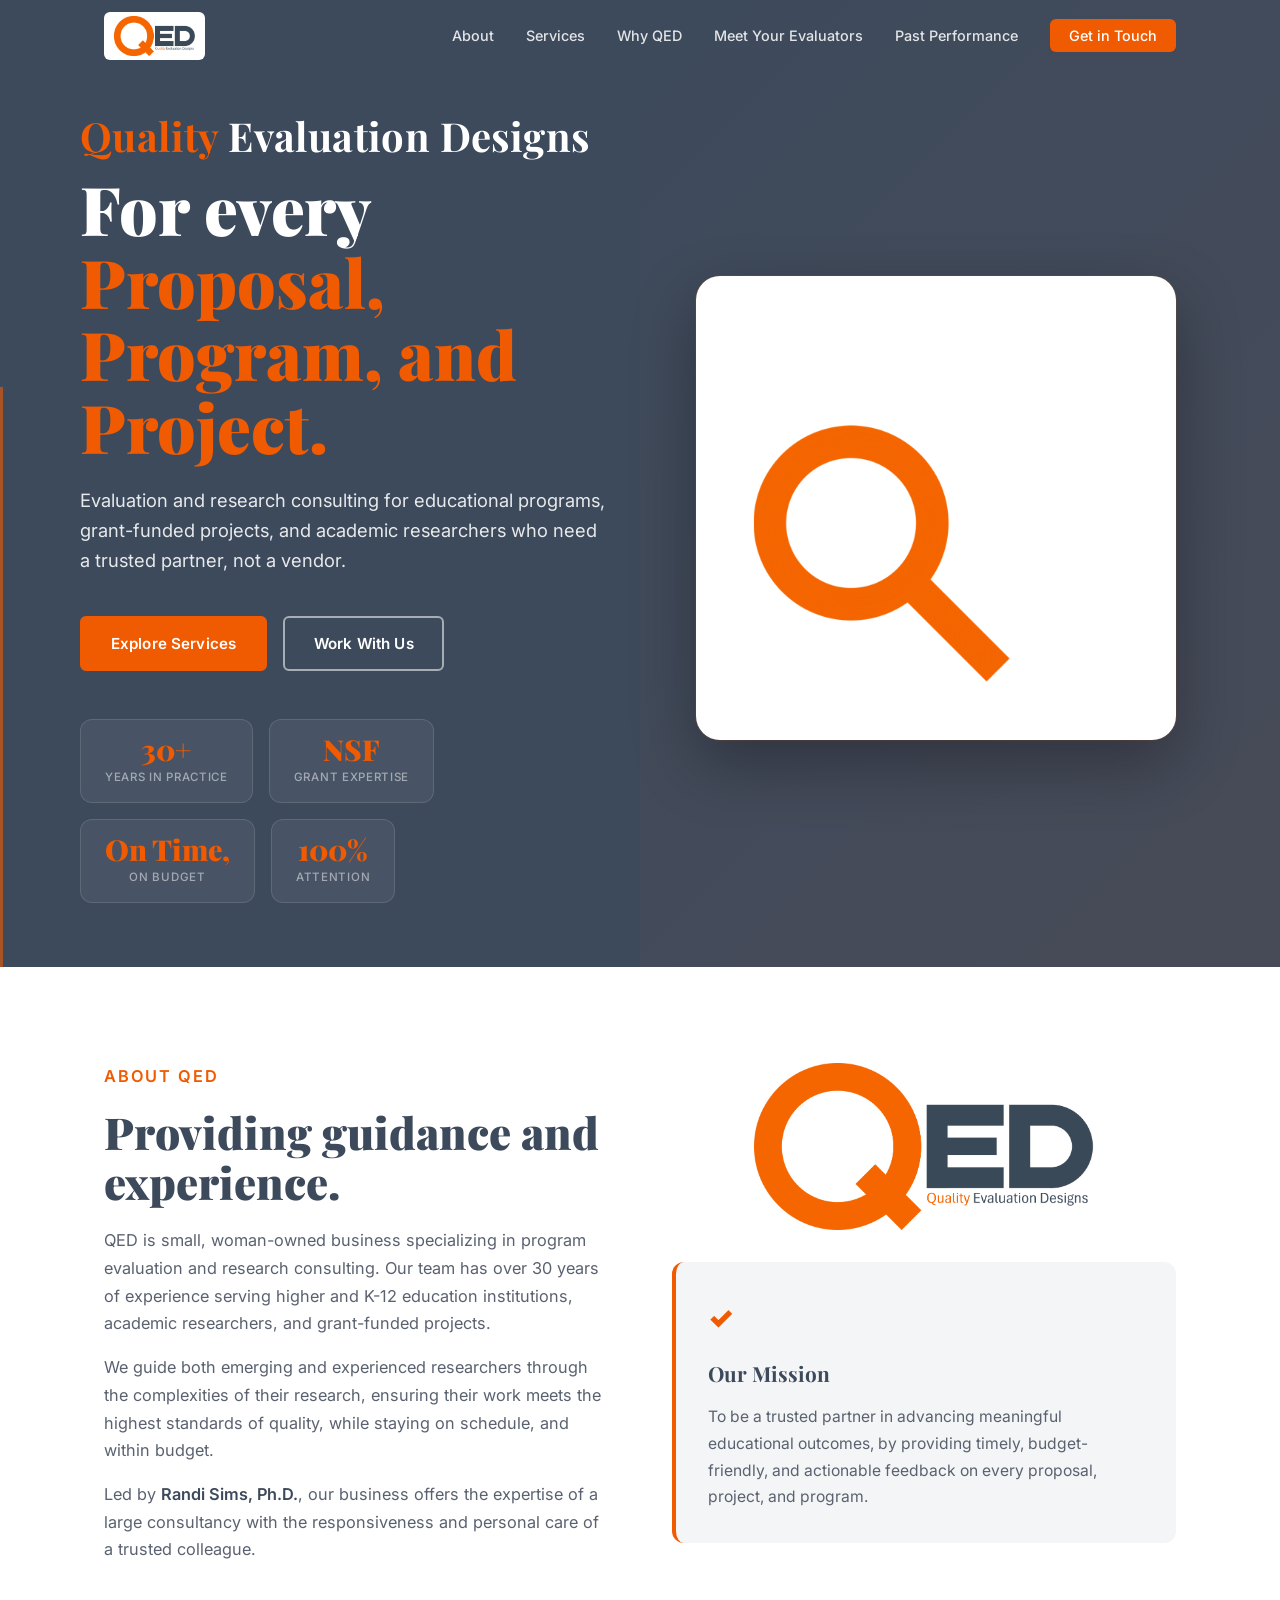
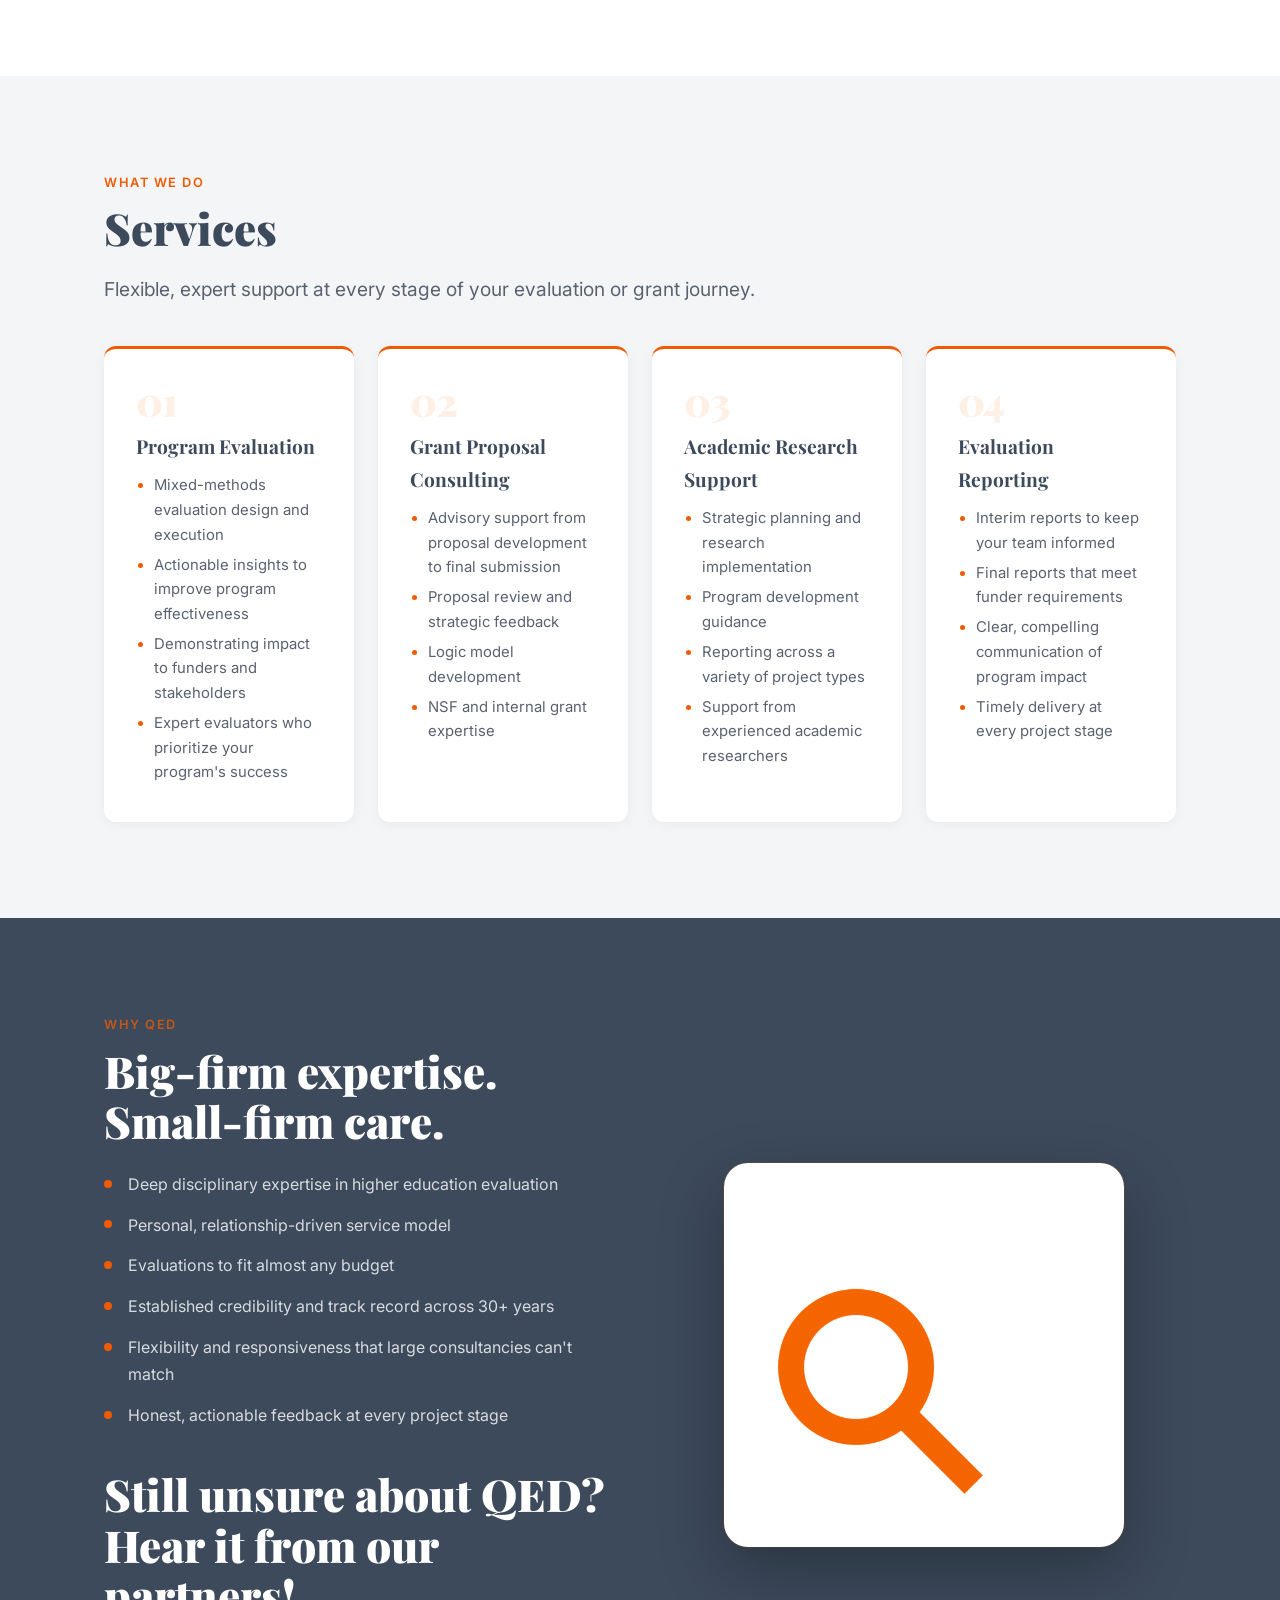
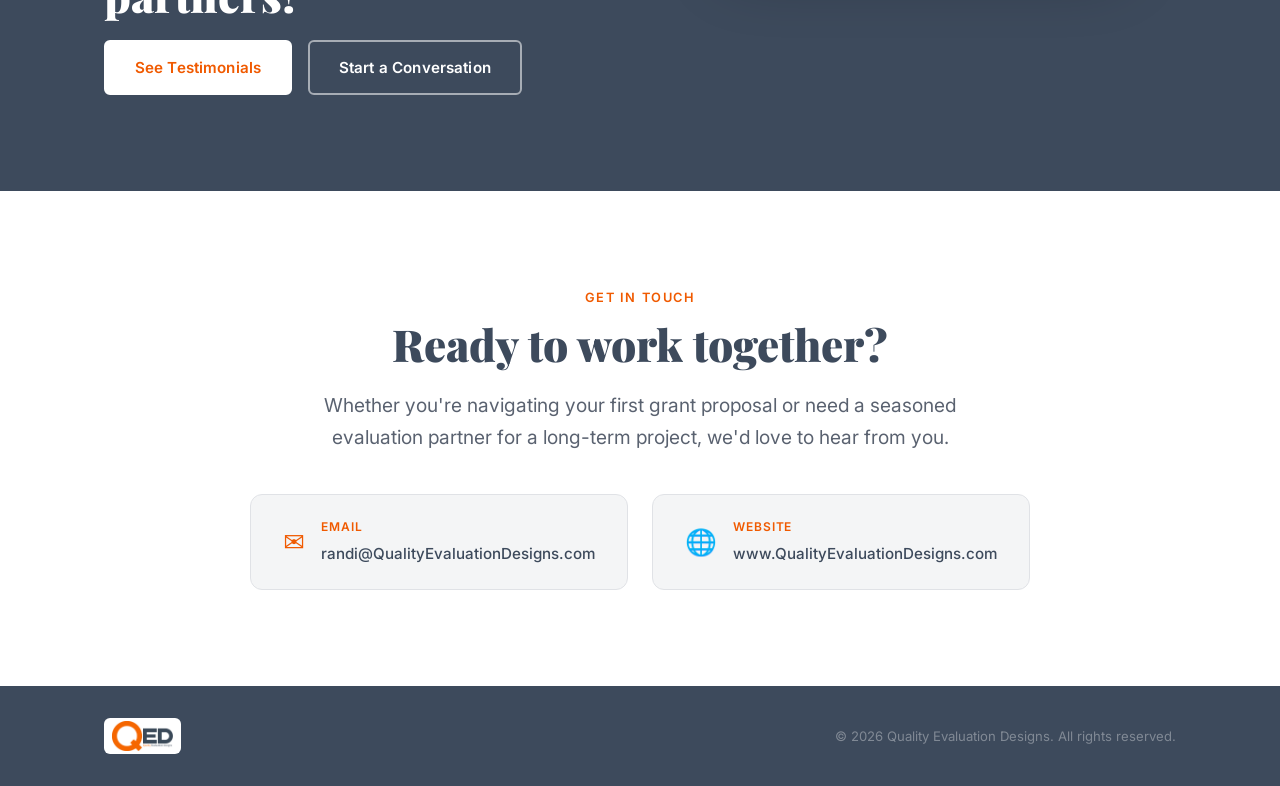
==== commit 0b050b39: "Sync website from qed_business" ====
--- a/index.html
+++ b/index.html
@@ -24,7 +24,7 @@
         <li><a href="#about">About</a></li>
         <li><a href="#services">Services</a></li>
         <li><a href="#why-qed">Why QED</a></li>
-        <li><a href="team.html">Meet Your Evaluator</a></li>
+        <li><a href="team.html">Meet Your Evaluators</a></li>
         <li><a href="testimonials.html">Past Performance</a></li>
         <li><a href="#contact" class="nav__cta">Get in Touch</a></li>
       </ul>
--- a/styles.css
+++ b/styles.css
@@ -132,7 +132,7 @@
 
 .section-sub {
   max-width: 60ch;
-  font-size: 1.05rem;
+  font-size: 1.2rem;
   margin-bottom: 2.5rem;
   color: var(--color-gray);
 }
@@ -291,7 +291,7 @@
 
 .hero__sub {
   font-size: clamp(1rem, 1.8vw, 1.15rem);
-  color: rgba(255,255,255,0.65);
+  color: rgba(255,255,255,0.88);
   margin-bottom: 2.5rem;
   line-height: 1.65;
 }
@@ -791,6 +791,31 @@
   line-height: 1.65;
 }
 
+.consultant-card__photo {
+  width: 88px;
+  height: 88px;
+  border-radius: 50%;
+  object-fit: cover;
+  object-position: top;
+  margin-bottom: 1rem;
+  border: 3px solid var(--color-primary);
+  display: block;
+}
+
+.consultant-card__initials {
+  width: 88px;
+  height: 88px;
+  border-radius: 50%;
+  background: var(--color-primary);
+  display: flex;
+  align-items: center;
+  justify-content: center;
+  font-family: var(--font-display);
+  font-size: 1.5rem;
+  color: #fff;
+  margin-bottom: 1rem;
+}
+
 /* ============================================================
    TESTIMONIALS PAGE
    ============================================================ */
@@ -849,12 +874,15 @@
 }
 
 .performance-card {
+  display: block;
   background: var(--color-white);
   border-radius: var(--radius-md);
   padding: 2rem;
   box-shadow: 0 2px 12px rgba(0,0,0,0.05);
   transition: transform var(--duration) var(--ease-out),
               box-shadow var(--duration) var(--ease-out);
+  text-decoration: none;
+  color: inherit;
 }
 
 .performance-card:hover {
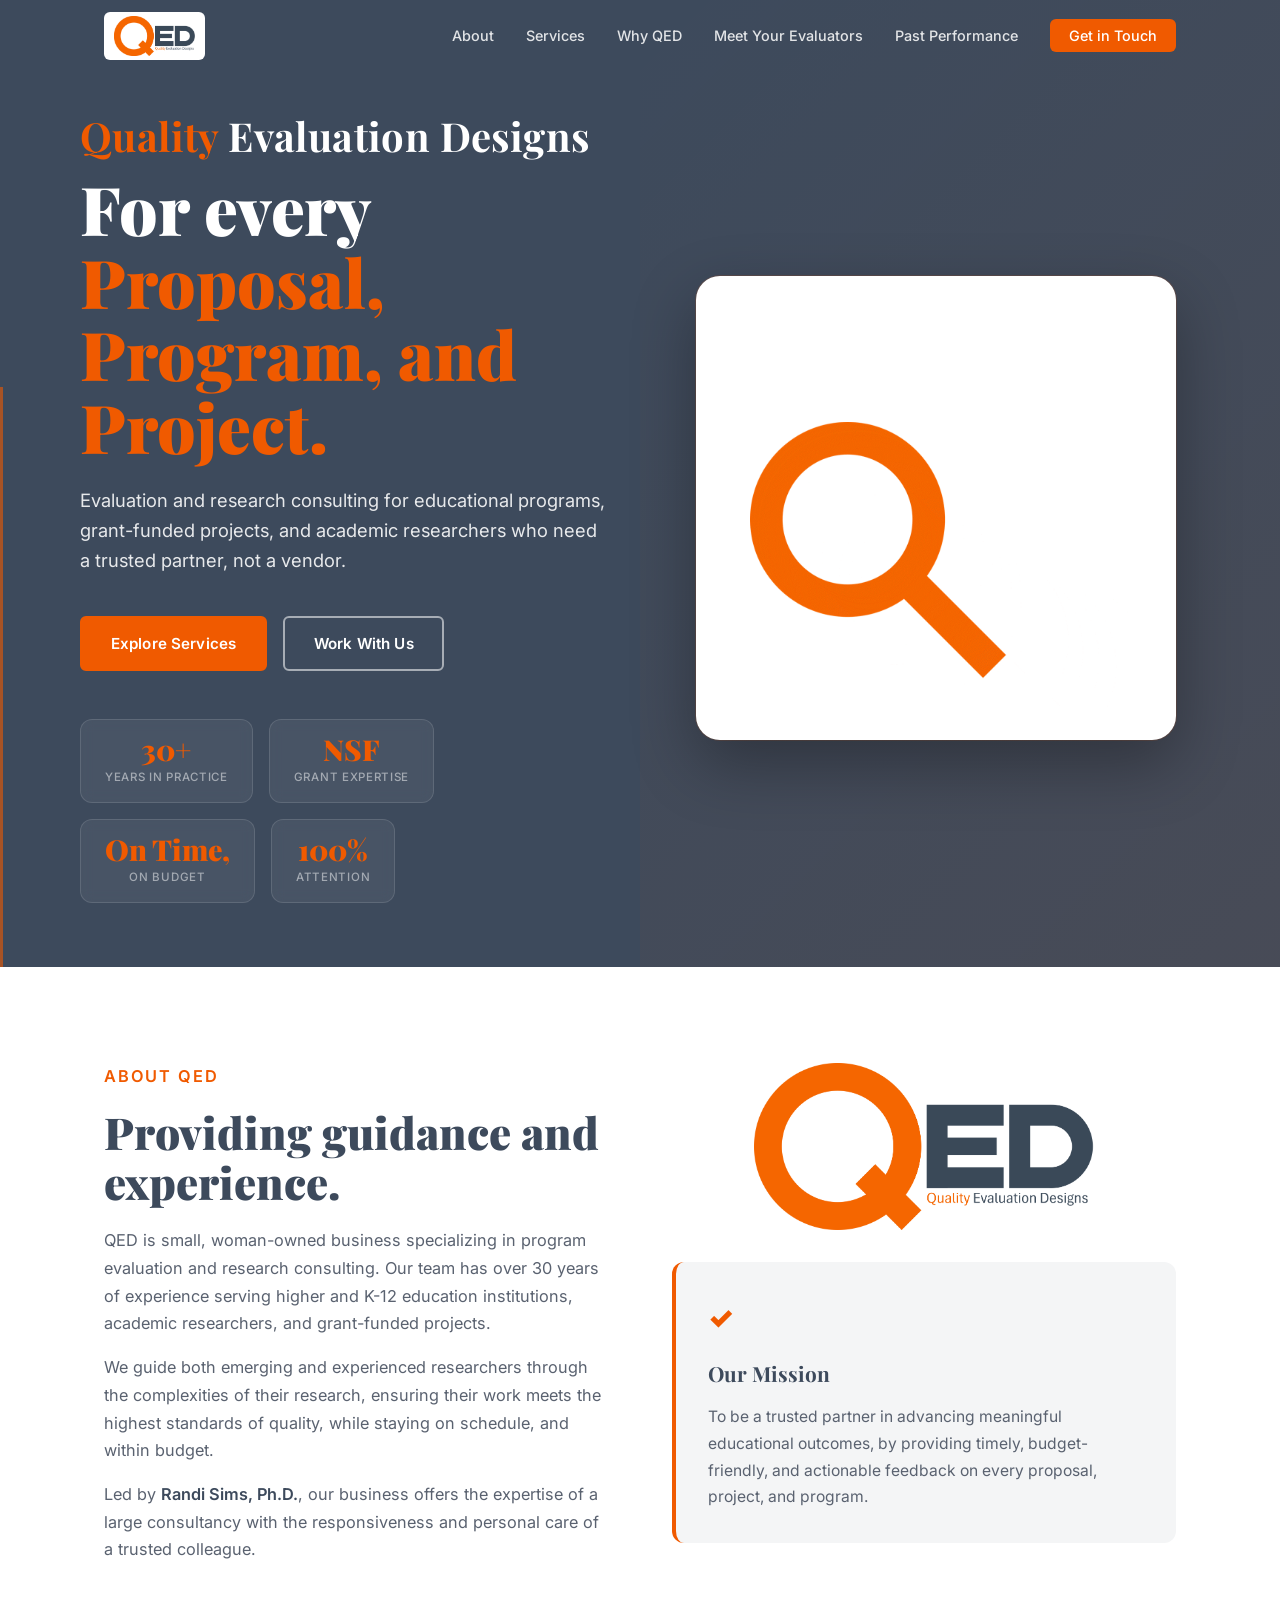
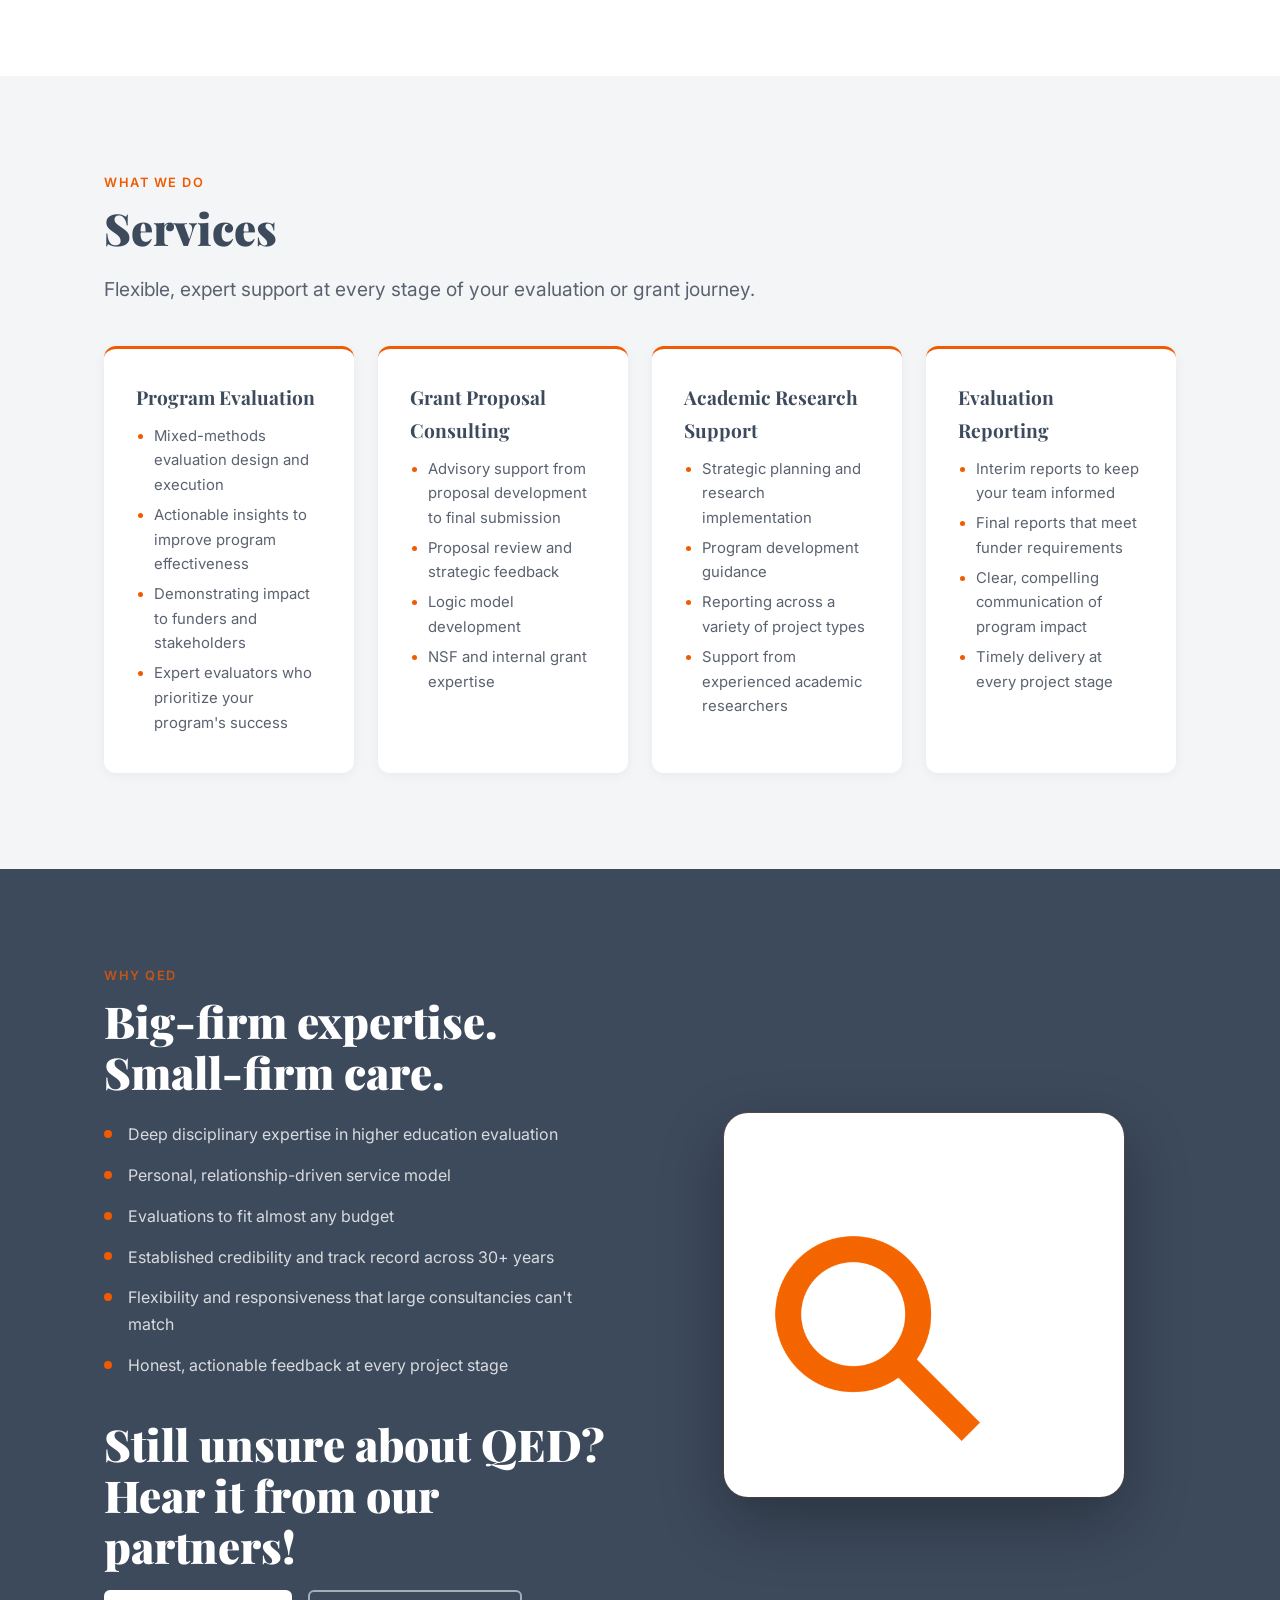
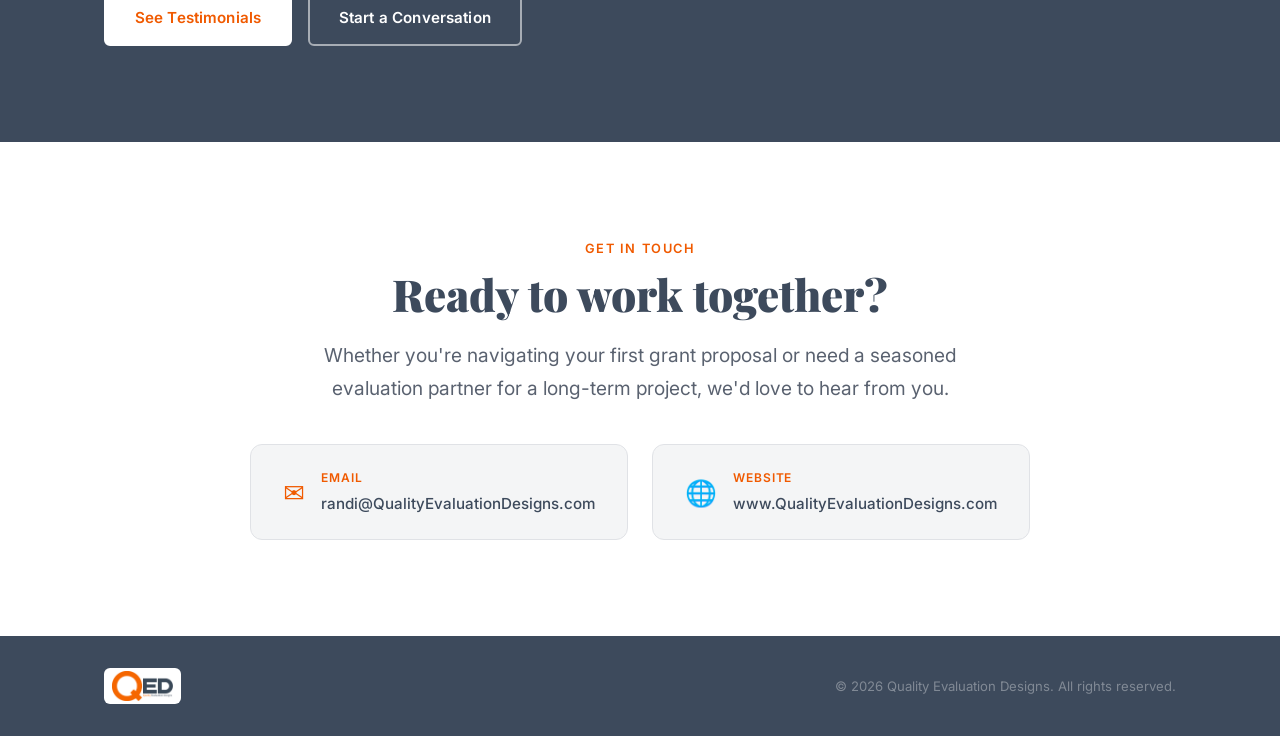
==== commit 68af04a3: "Sync website from qed_business" ====
--- a/index.html
+++ b/index.html
@@ -124,7 +124,6 @@
       <div class="services__grid">
 
         <div class="service-card">
-          <div class="service-card__num" aria-hidden="true">01</div>
           <h3>Program Evaluation</h3>
           <ul>
             <li>Mixed-methods evaluation design and execution</li>
@@ -135,7 +134,6 @@
         </div>
 
         <div class="service-card">
-          <div class="service-card__num" aria-hidden="true">02</div>
           <h3>Grant Proposal Consulting</h3>
           <ul>
             <li>Advisory support from proposal development to final submission</li>
@@ -146,7 +144,6 @@
         </div>
 
         <div class="service-card">
-          <div class="service-card__num" aria-hidden="true">03</div>
           <h3>Academic Research Support</h3>
           <ul>
             <li>Strategic planning and research implementation</li>
@@ -157,7 +154,6 @@
         </div>
 
         <div class="service-card">
-          <div class="service-card__num" aria-hidden="true">04</div>
           <h3>Evaluation Reporting</h3>
           <ul>
             <li>Interim reports to keep your team informed</li>
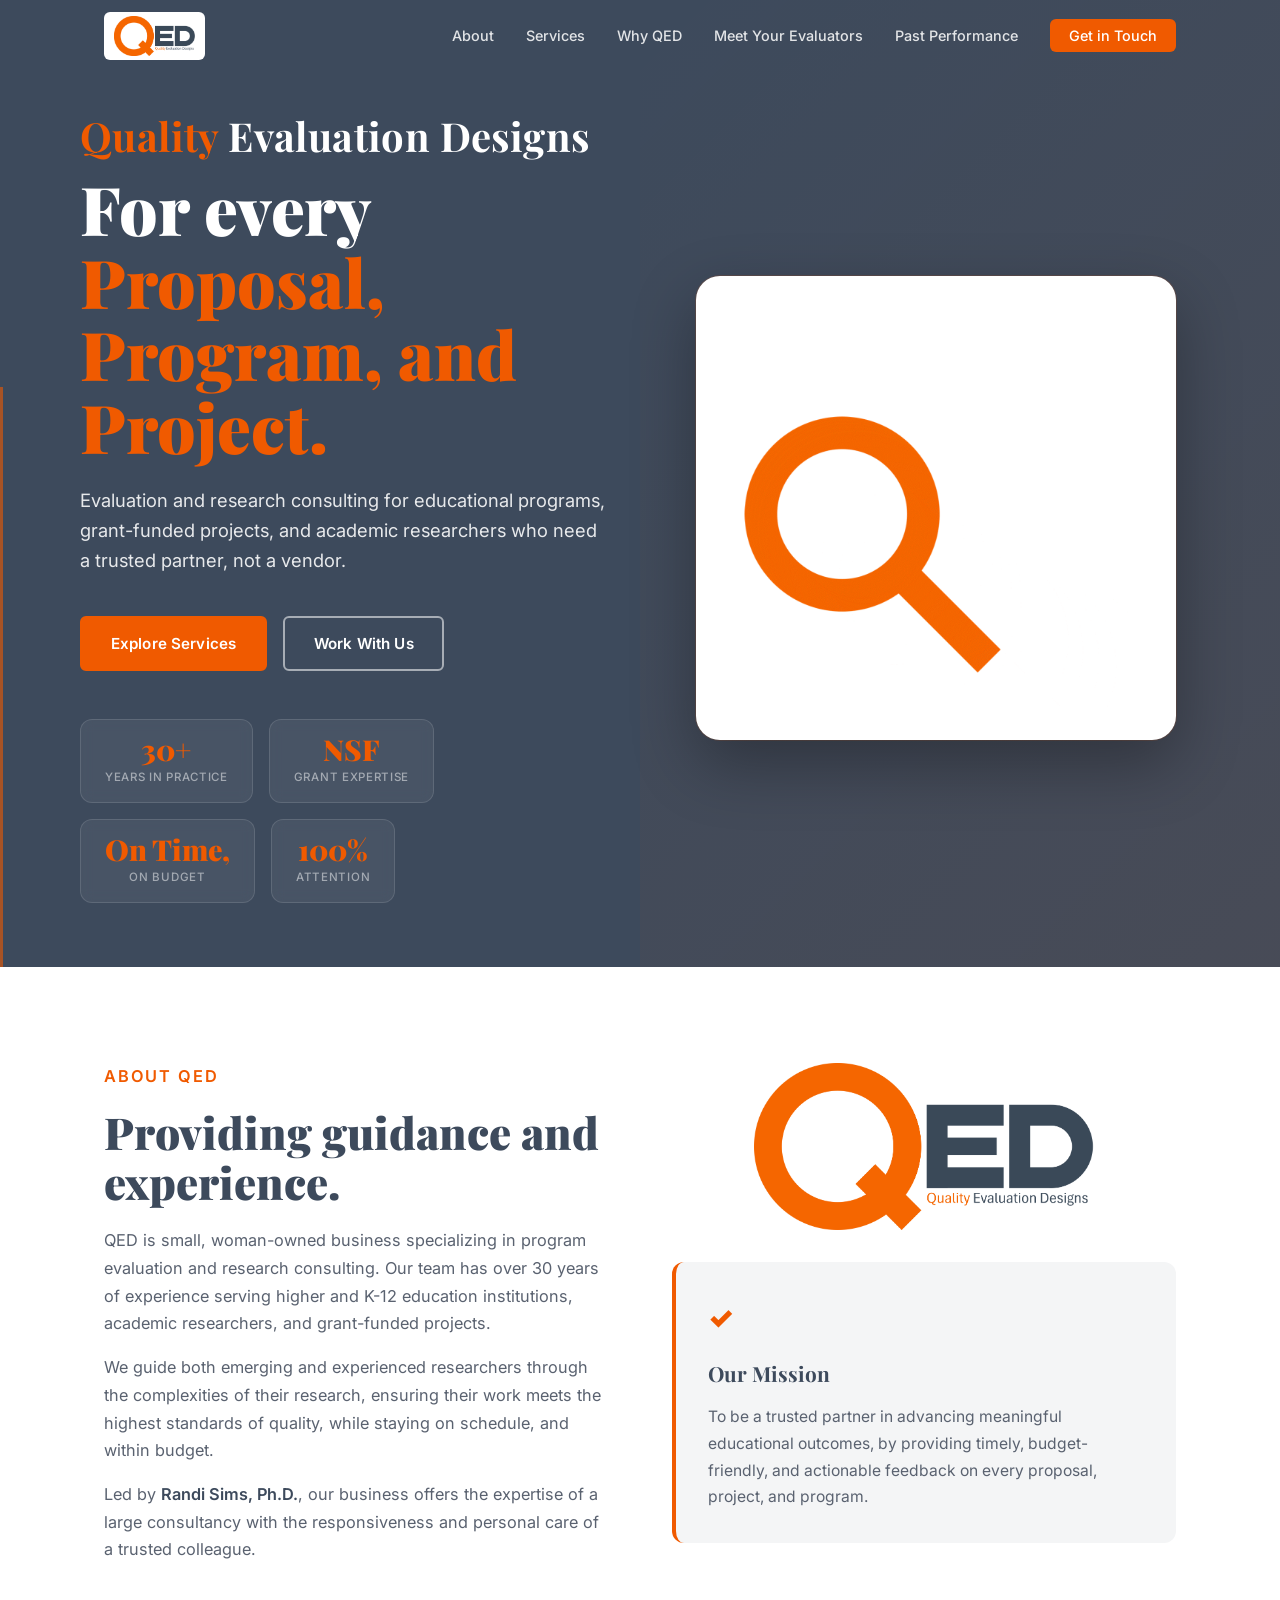
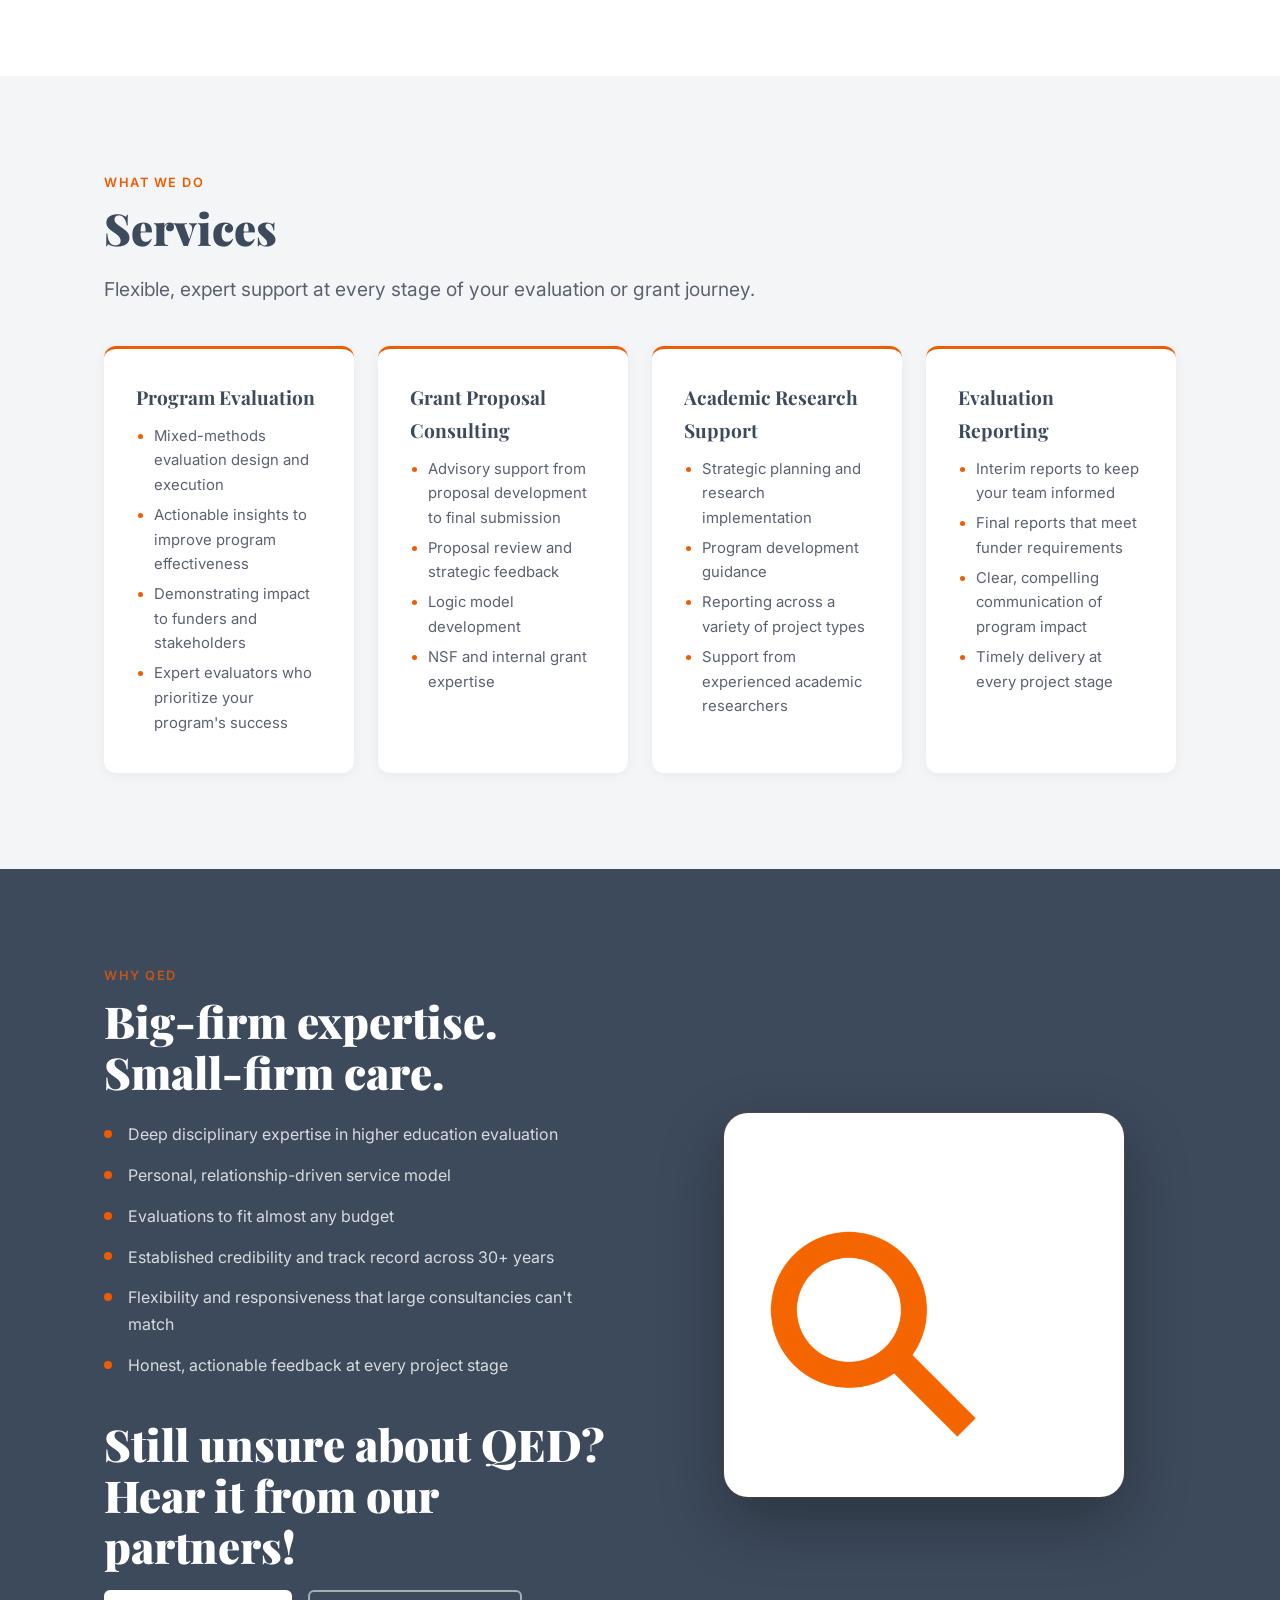
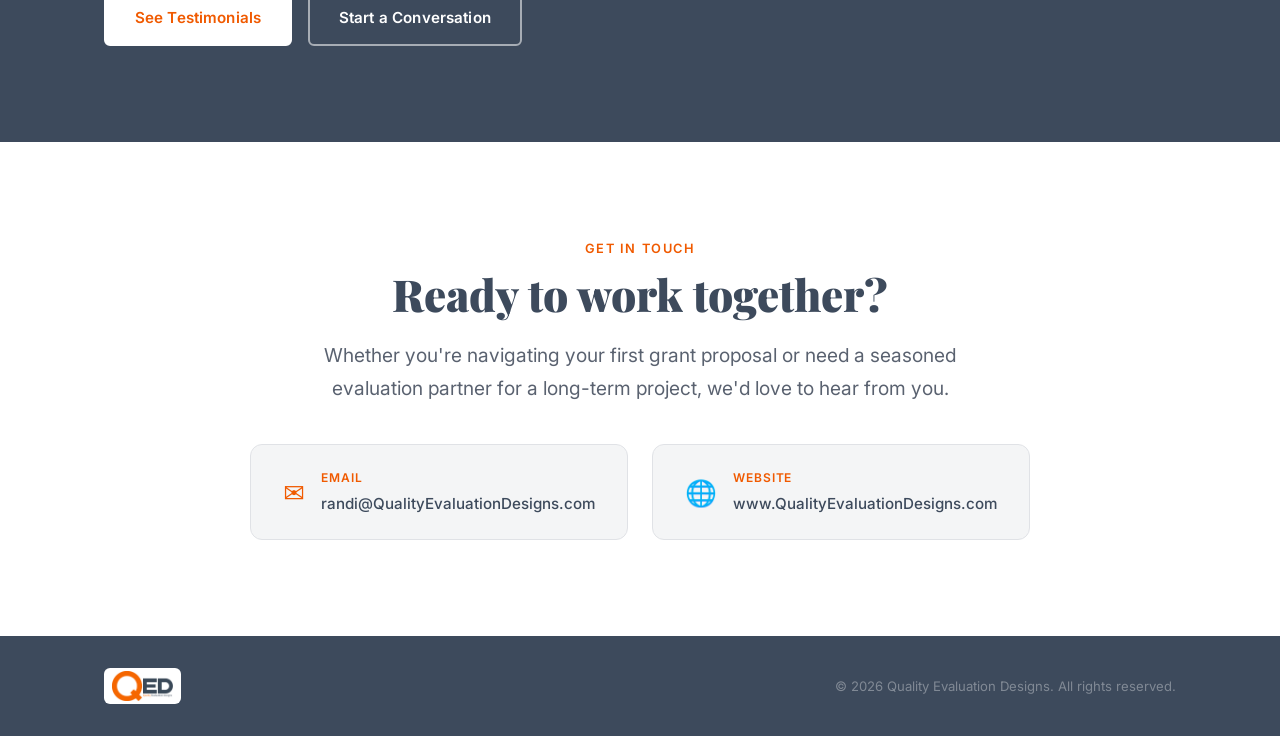
==== commit 74a28c07: "Sync website from qed_business" ====
--- a/index.html
+++ b/index.html
@@ -5,6 +5,7 @@
   <meta name="viewport" content="width=device-width, initial-scale=1.0" />
   <title>Quality Evaluation Designs</title>
   <link rel="stylesheet" href="styles.css" />
+  <link rel="icon" type="image/png" href="qed_Q_only.png" />
   <link rel="preconnect" href="https://fonts.googleapis.com" />
   <link rel="preconnect" href="https://fonts.gstatic.com" crossorigin />
   <link href="https://fonts.googleapis.com/css2?family=Playfair+Display:wght@700;900&family=Inter:wght@300;400;500;600&display=swap" rel="stylesheet" />
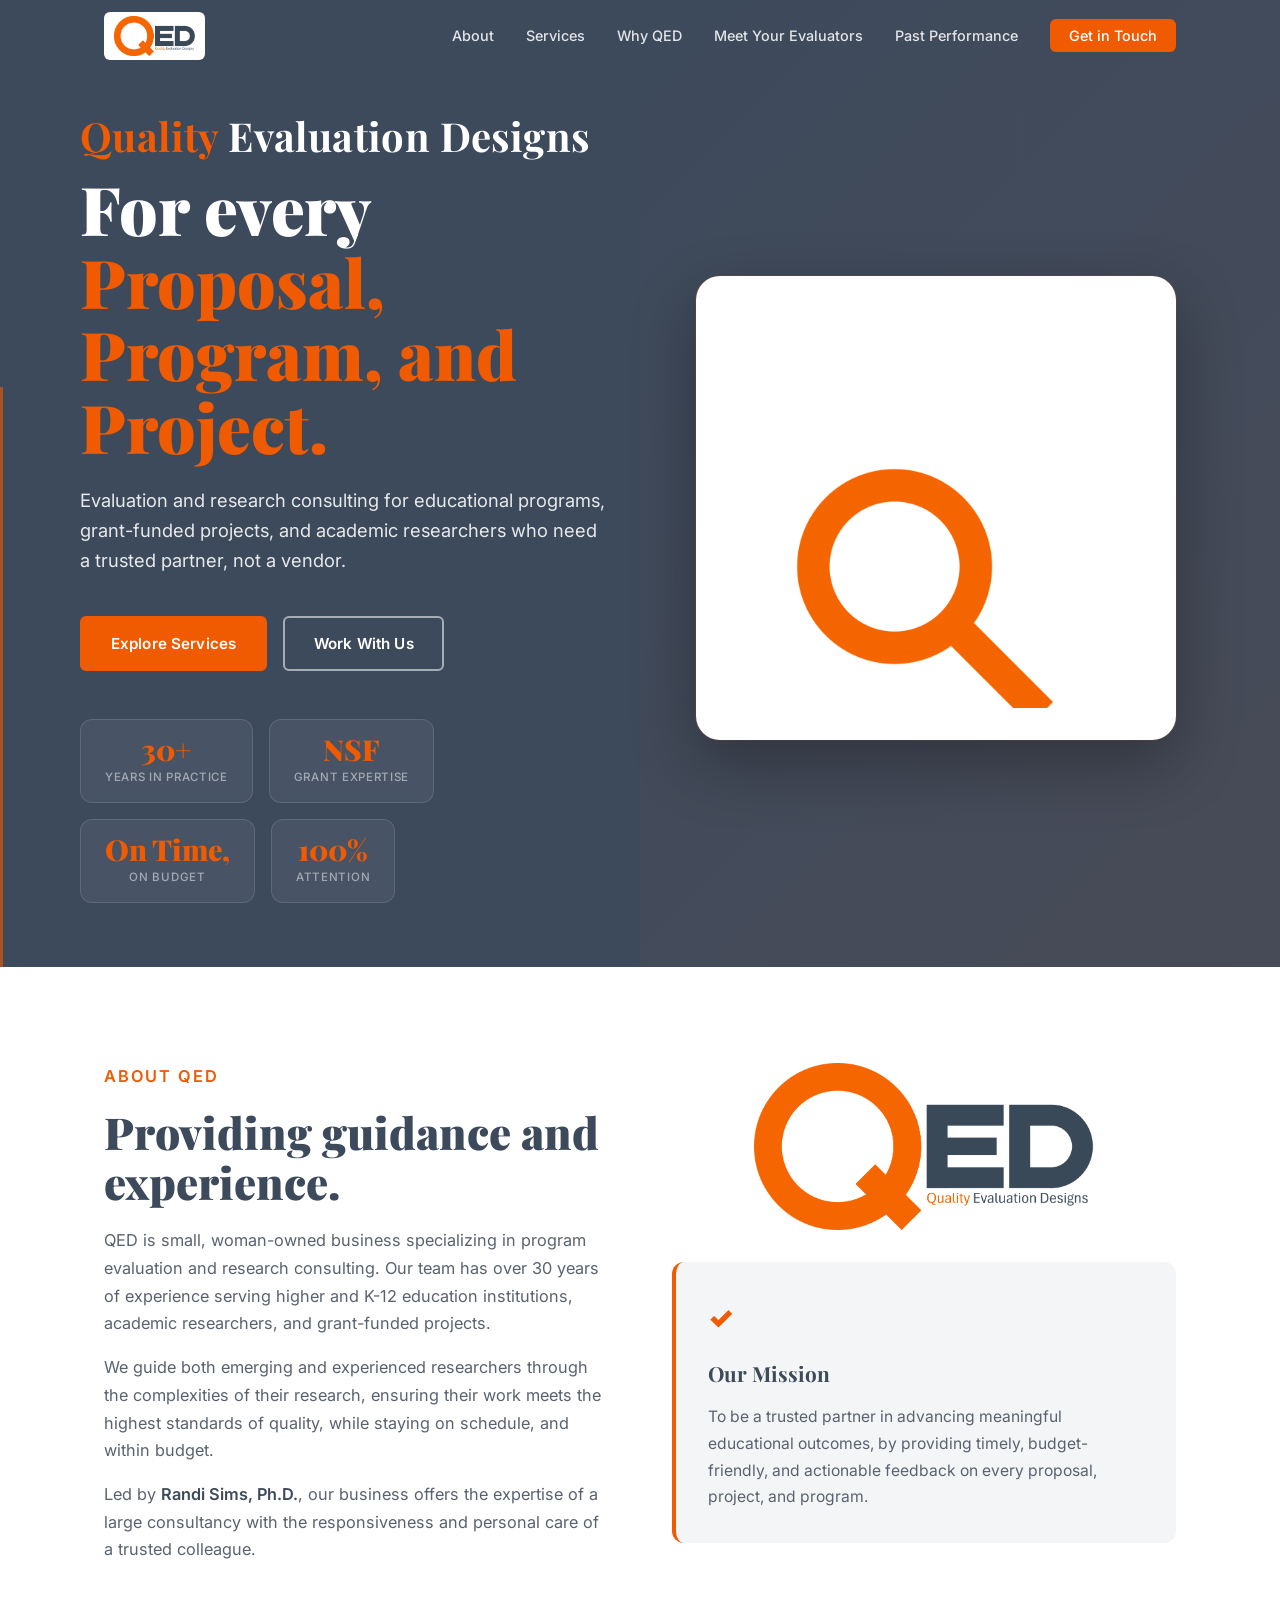
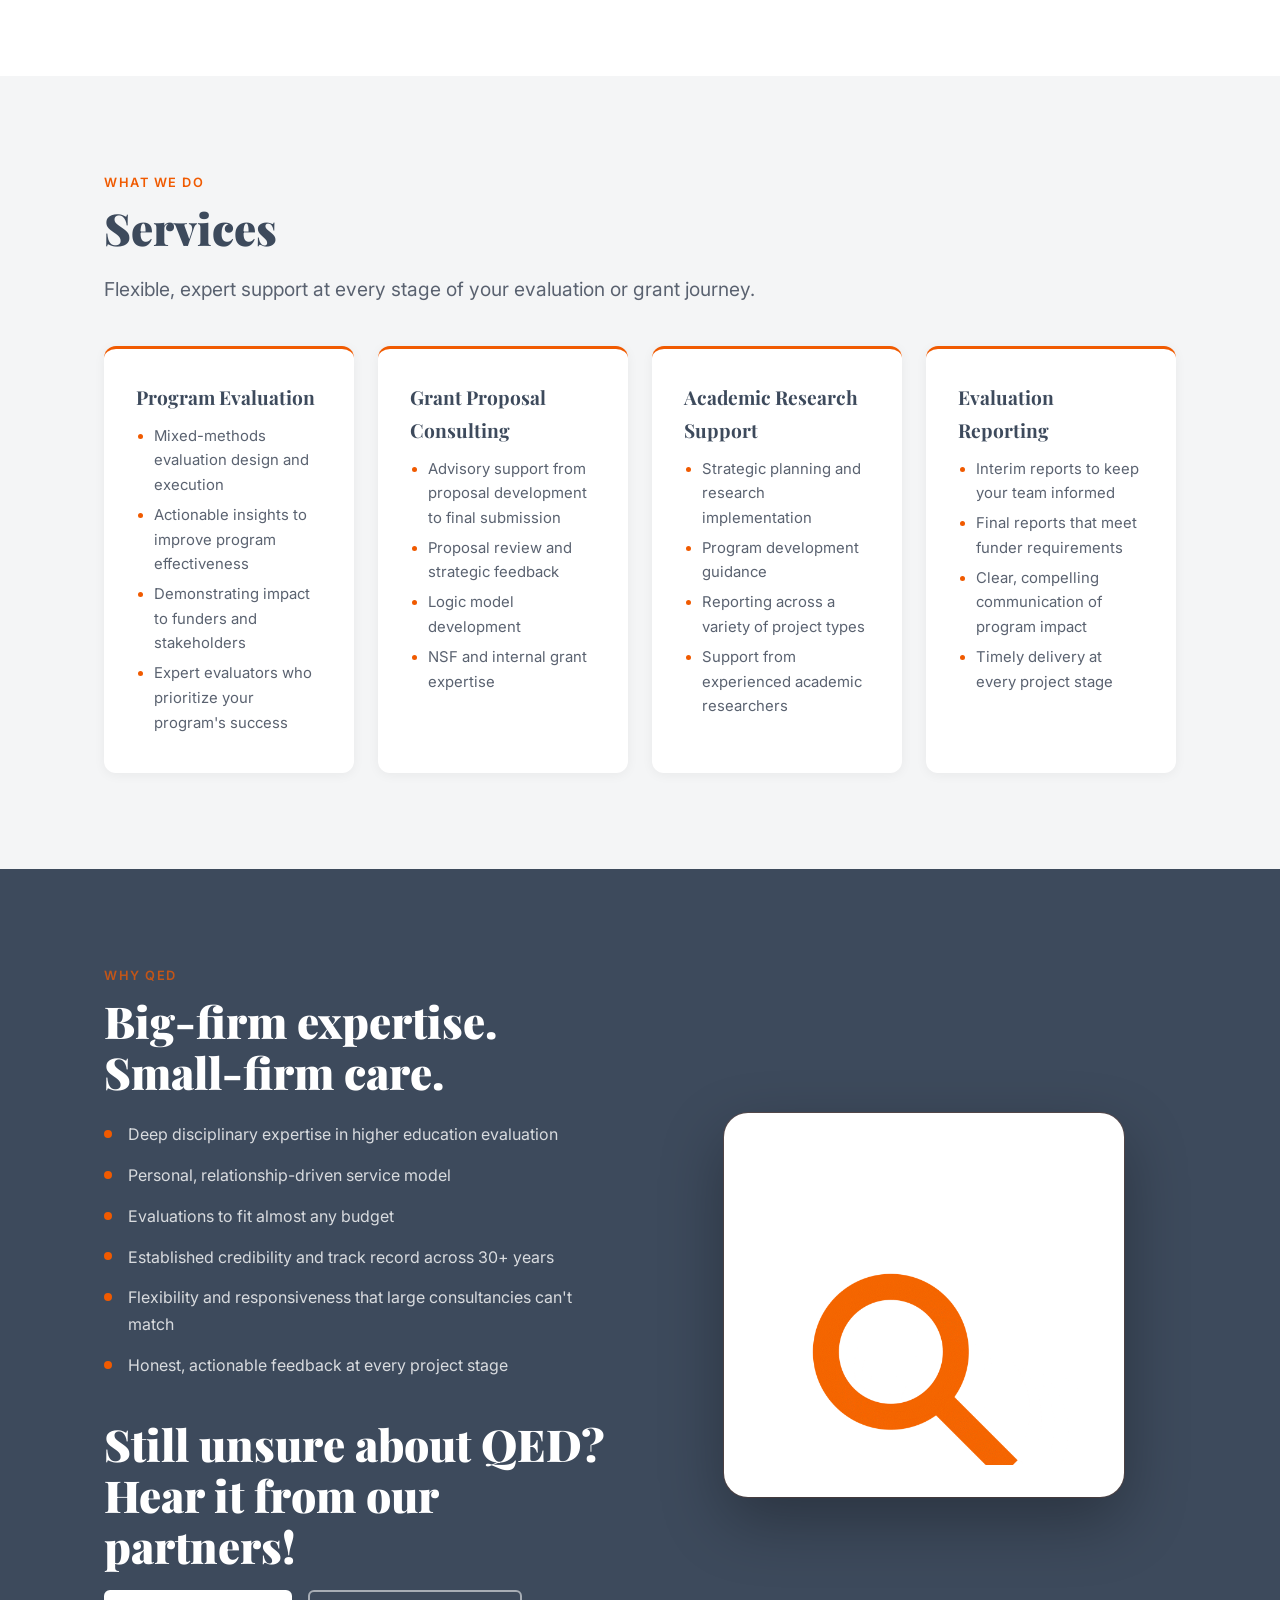
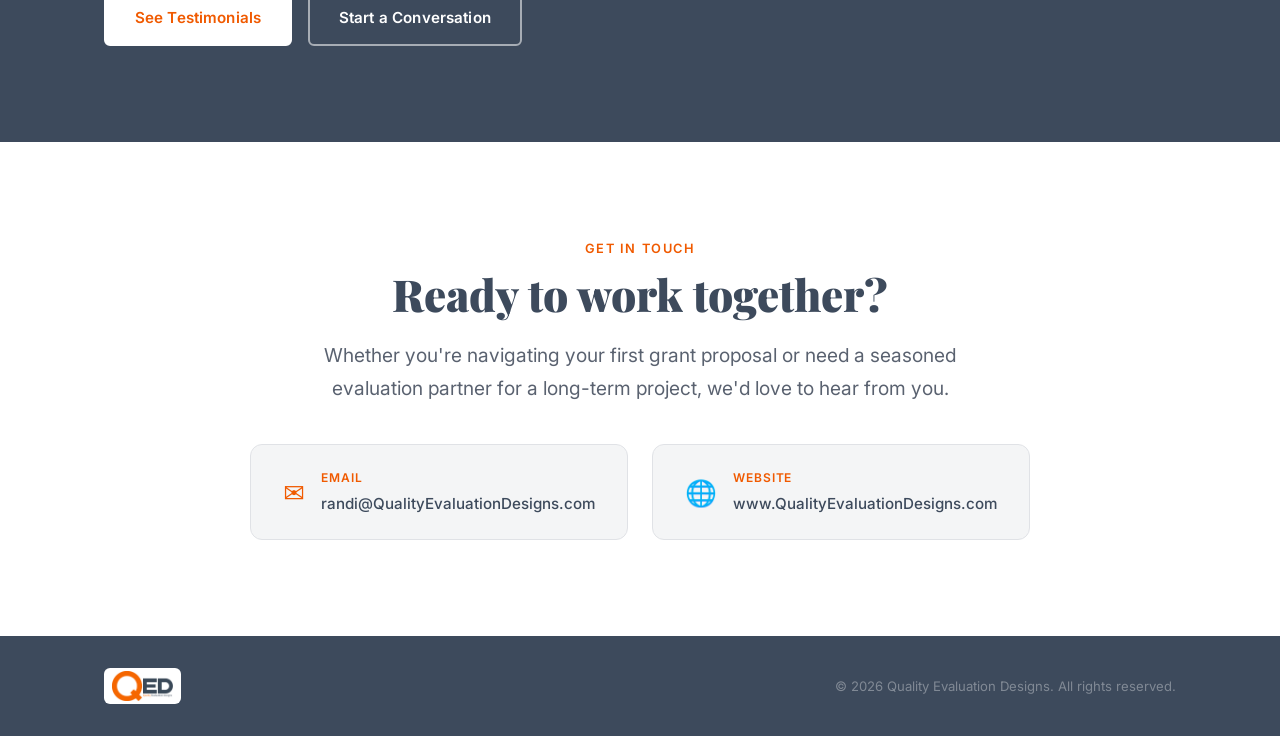
==== commit 9cf79f08: "Sync website from qed_business" ====
--- a/index.html
+++ b/index.html
@@ -5,7 +5,7 @@
   <meta name="viewport" content="width=device-width, initial-scale=1.0" />
   <title>Quality Evaluation Designs</title>
   <link rel="stylesheet" href="styles.css" />
-  <link rel="icon" type="image/png" href="qed_Q_only.png" />
+  <link rel="icon" type="image/png" href="favicon.png" />
   <link rel="preconnect" href="https://fonts.googleapis.com" />
   <link rel="preconnect" href="https://fonts.gstatic.com" crossorigin />
   <link href="https://fonts.googleapis.com/css2?family=Playfair+Display:wght@700;900&family=Inter:wght@300;400;500;600&display=swap" rel="stylesheet" />
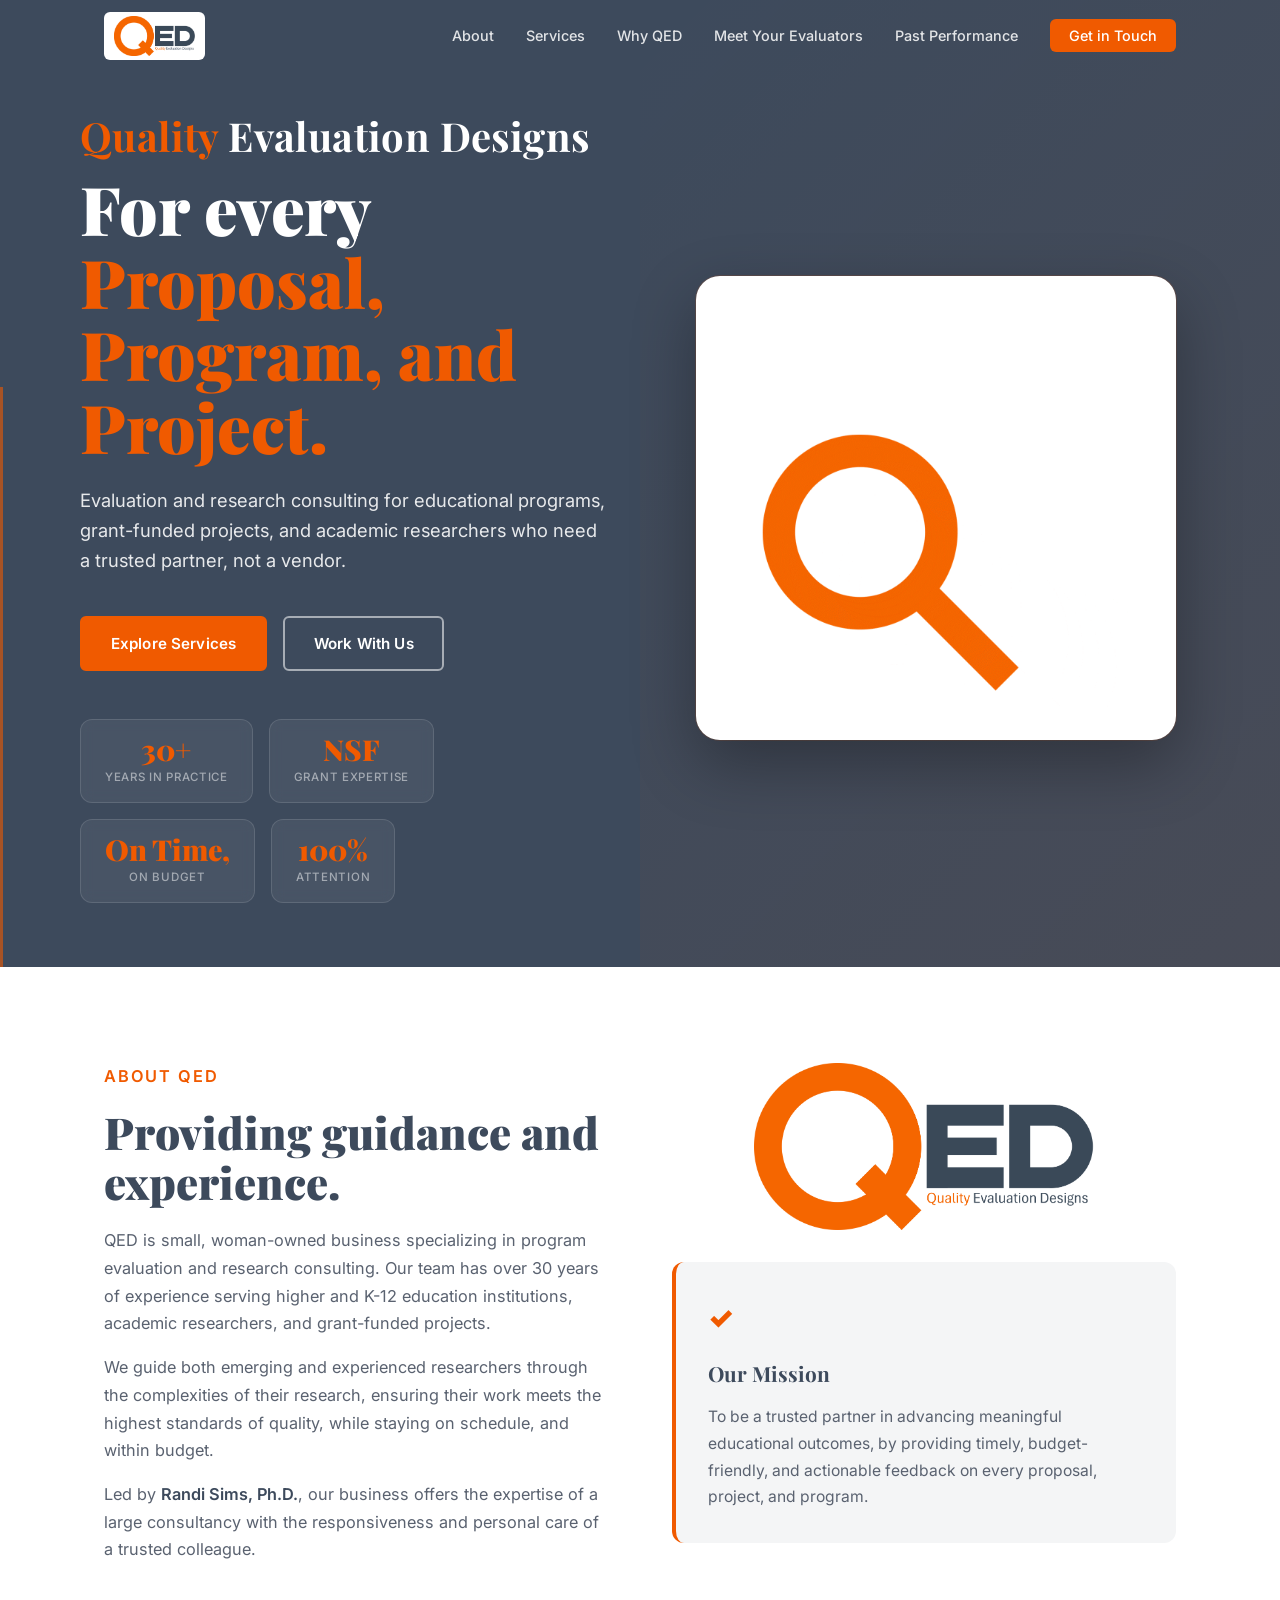
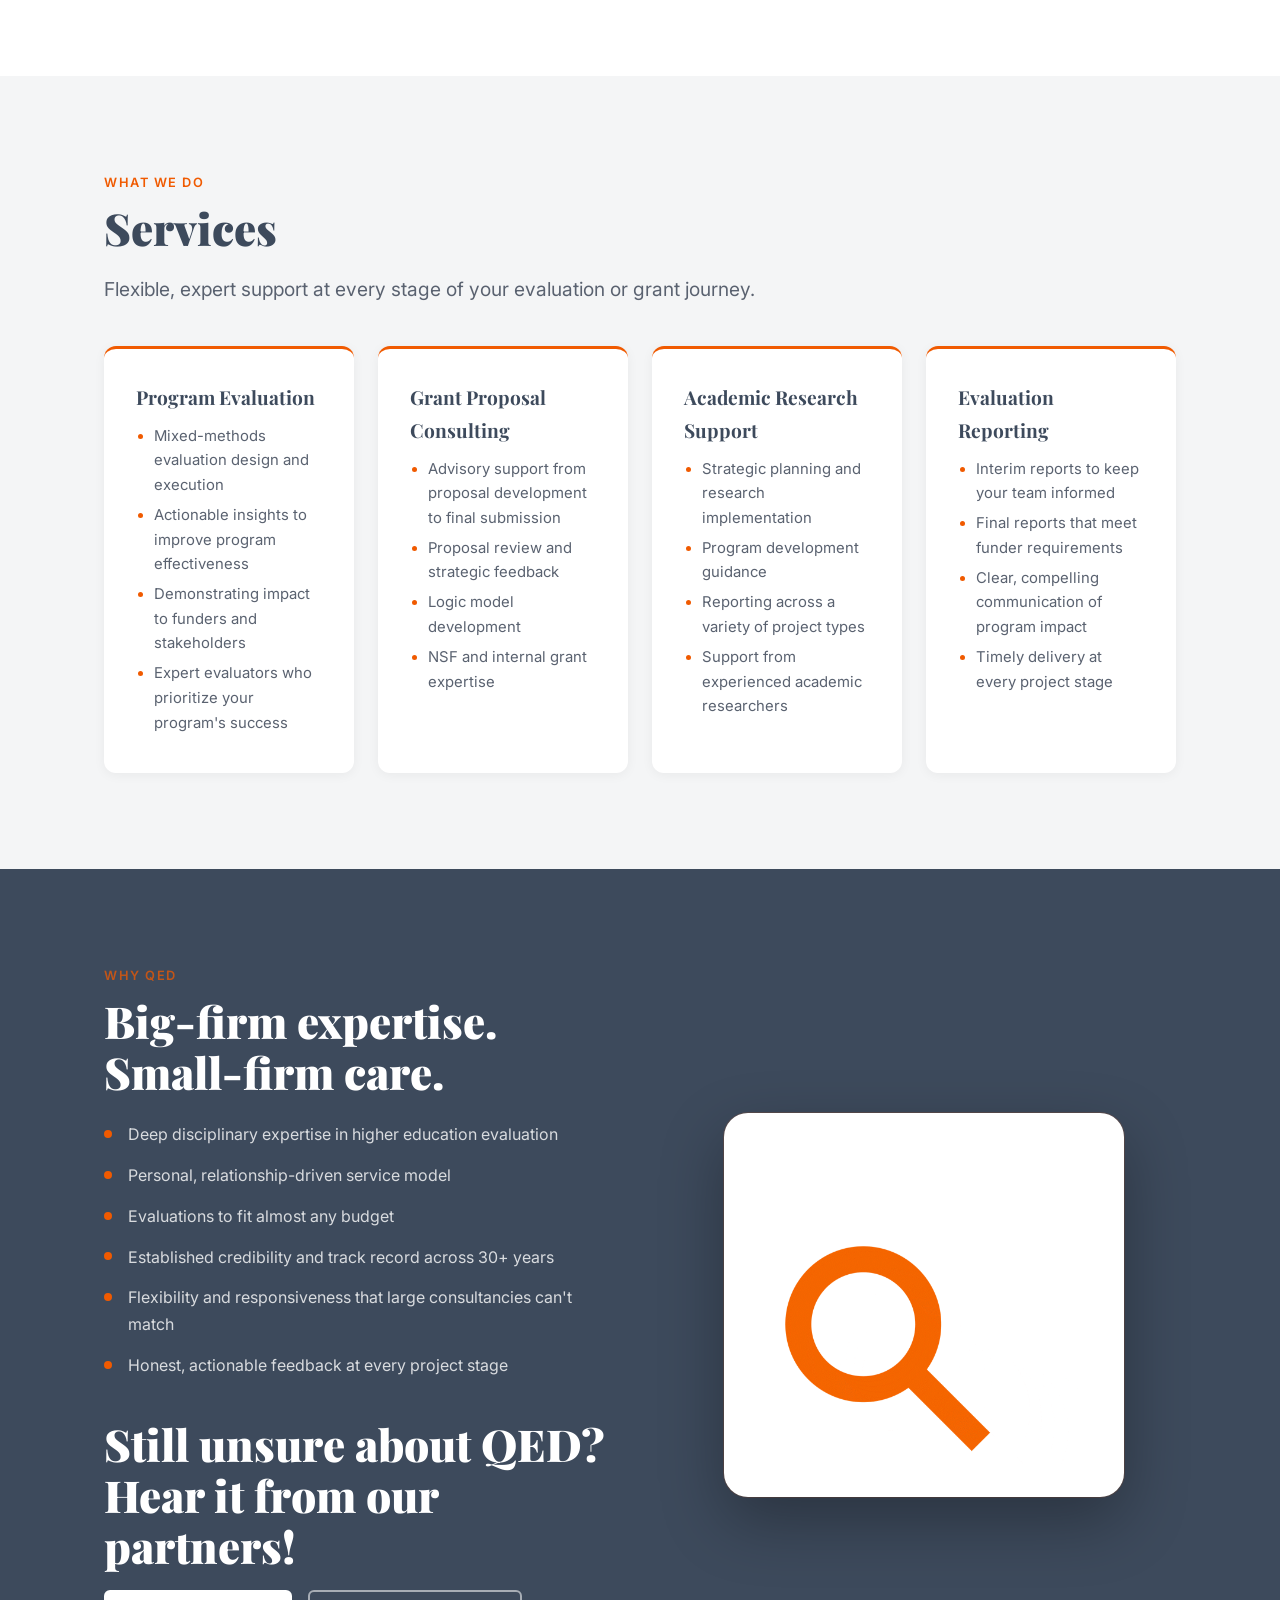
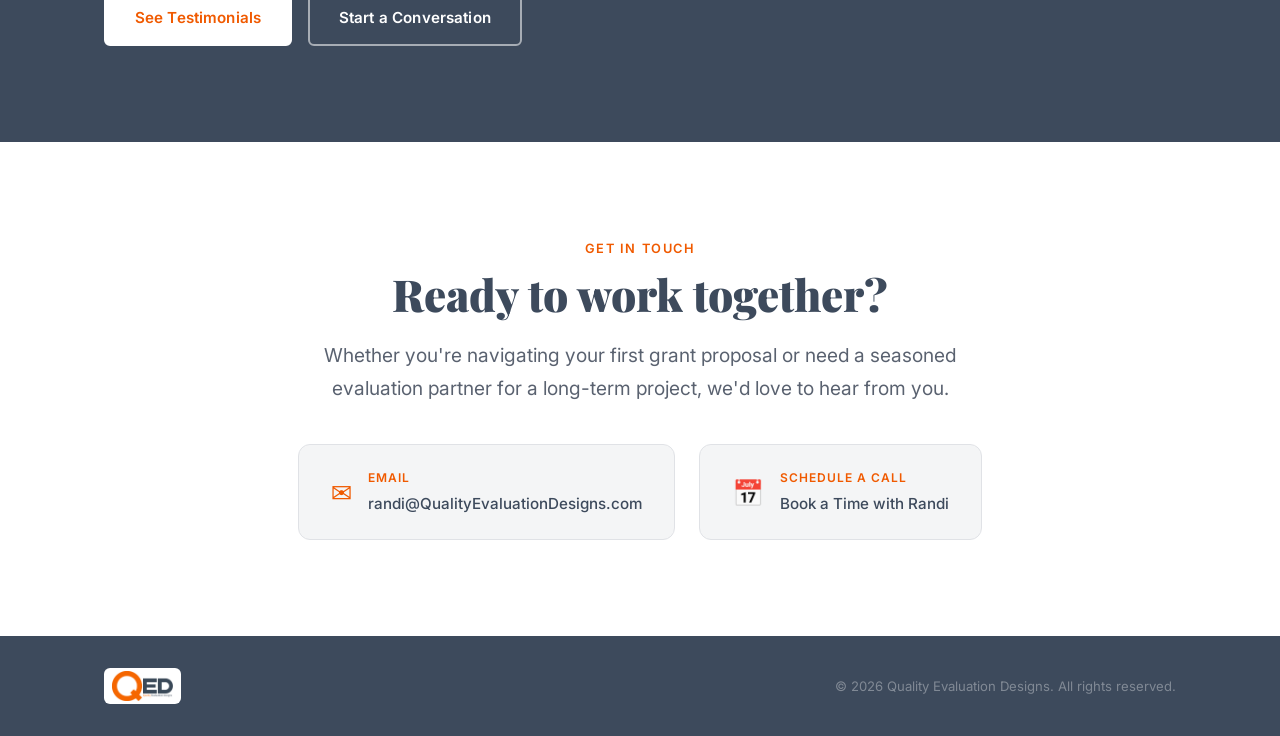
==== commit 7fa85c78: "Sync website from qed_business" ====
--- a/index.html
+++ b/index.html
@@ -9,6 +9,10 @@
   <link rel="preconnect" href="https://fonts.googleapis.com" />
   <link rel="preconnect" href="https://fonts.gstatic.com" crossorigin />
   <link href="https://fonts.googleapis.com/css2?family=Playfair+Display:wght@700;900&family=Inter:wght@300;400;500;600&display=swap" rel="stylesheet" />
+  <!-- Calendly link widget begin -->
+  <link href="https://assets.calendly.com/assets/external/widget.css" rel="stylesheet">
+  <script src="https://assets.calendly.com/assets/external/widget.js" type="text/javascript" async></script>
+  <!-- Calendly link widget end -->
 </head>
 <body>
 
@@ -218,11 +222,11 @@
             <p class="contact-card__value">randi@QualityEvaluationDesigns.com</p>
           </div>
         </a>
-        <a href="https://www.QualityEvaluationDesigns.com" class="contact-card">
-          <div class="contact-card__icon" aria-hidden="true">&#127760;</div>
+        <a href="" class="contact-card" onclick="Calendly.initPopupWidget({url: 'https://calendly.com/randi-qualityevaluationdesigns/meeting-with-randi'});return false;">
+          <div class="contact-card__icon" aria-hidden="true">&#128197;</div>
           <div>
-            <p class="contact-card__label">Website</p>
-            <p class="contact-card__value">www.QualityEvaluationDesigns.com</p>
+            <p class="contact-card__label">Schedule a Call</p>
+            <p class="contact-card__value">Book a Time with Randi</p>
           </div>
         </a>
       </div>
